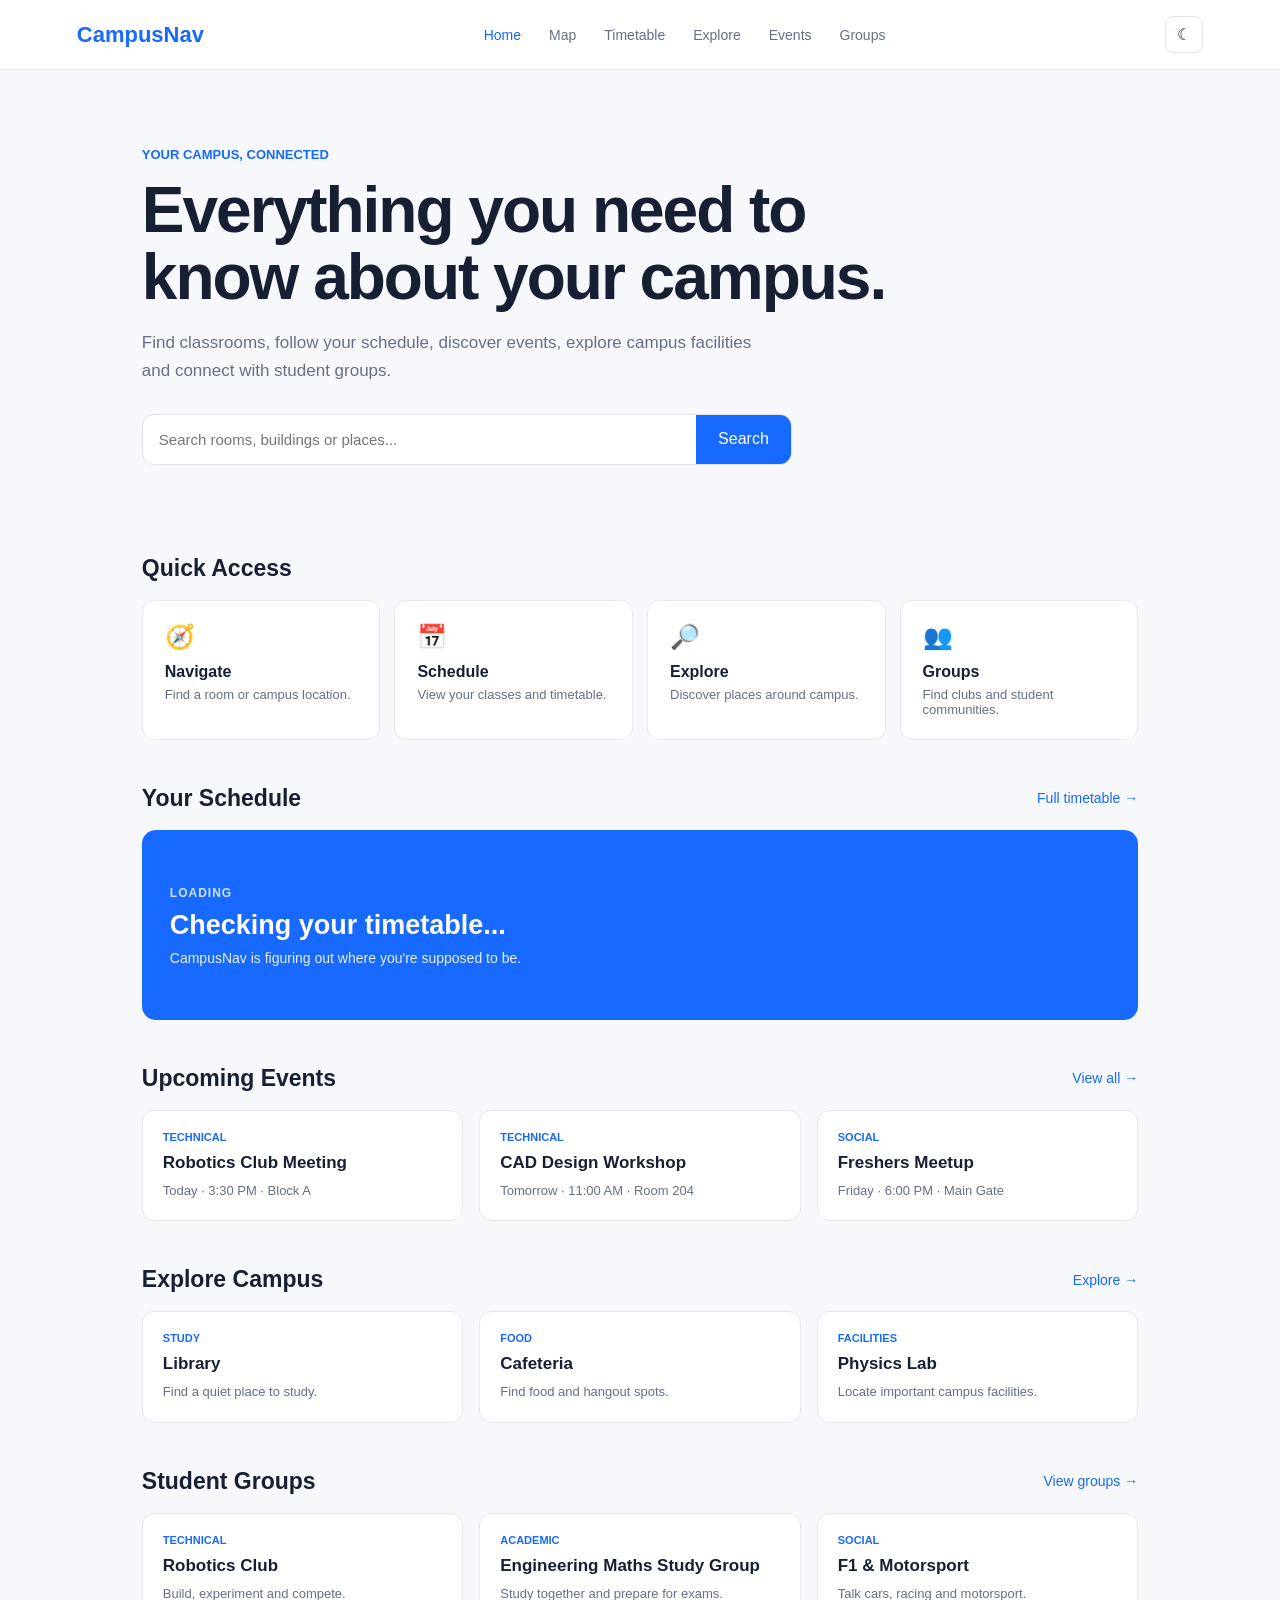
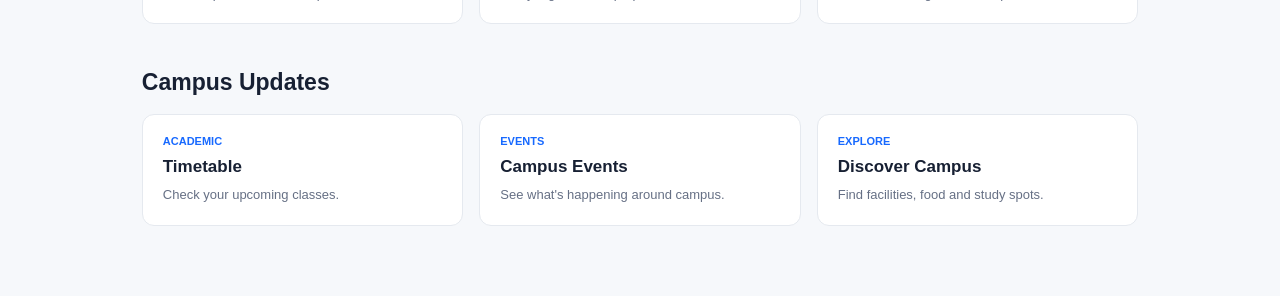
==== index.html @ 5178bfb5 "Add files via upload" ====
<!DOCTYPE html>
<html lang="en">

<head>
    <meta charset="UTF-8">
    <meta name="viewport" content="width=device-width, initial-scale=1.0">

    <title>CampusNav</title>

    <style>
        * {
            box-sizing: border-box;
            margin: 0;
            padding: 0;
        }

        body {
            font-family: Arial, Helvetica, sans-serif;
            background: #f6f8fb;
            color: #172033;
            transition: background 0.25s ease, color 0.25s ease;
        }

        body.dark {
            background: #0f141c;
            color: #f2f5f9;
        }

        a {
            color: inherit;
            text-decoration: none;
        }

        button {
            font: inherit;
        }

        /* =========================
           NAVBAR
        ========================= */

        .navbar {
            height: 70px;
            display: flex;
            align-items: center;
            justify-content: space-between;
            padding: 0 6%;
            background: rgba(255, 255, 255, 0.95);
            border-bottom: 1px solid #e6eaf0;
            position: sticky;
            top: 0;
            z-index: 100;
        }

        body.dark .navbar {
            background: rgba(15, 20, 28, 0.95);
            border-color: #252d3a;
        }

        .logo {
            font-size: 22px;
            font-weight: 700;
            color: #1769ff;
        }

        .nav-links {
            display: flex;
            align-items: center;
            gap: 28px;
        }

        .nav-links a {
            font-size: 14px;
            color: #667085;
            transition: color 0.2s ease;
        }

        .nav-links a:hover,
        .nav-links a.active {
            color: #1769ff;
        }

        body.dark .nav-links a {
            color: #aab4c3;
        }

        body.dark .nav-links a:hover,
        body.dark .nav-links a.active {
            color: #5d9cff;
        }

        .theme-toggle {
            border: 1px solid #dfe4eb;
            background: transparent;
            border-radius: 8px;
            padding: 8px 11px;
            cursor: pointer;
            color: inherit;
        }

        body.dark .theme-toggle {
            border-color: #303947;
        }

        /* =========================
           HERO
        ========================= */

        .hero {
            max-width: 1150px;
            margin: auto;
            padding: 75px 6% 45px;
        }

        .hero-label {
            display: inline-block;
            font-size: 13px;
            color: #1769ff;
            font-weight: 600;
            margin-bottom: 15px;
        }

        .hero h1 {
            font-size: clamp(38px, 6vw, 64px);
            line-height: 1.05;
            letter-spacing: -2px;
            max-width: 750px;
            margin-bottom: 18px;
        }

        .hero p {
            max-width: 620px;
            font-size: 17px;
            line-height: 1.6;
            color: #667085;
            margin-bottom: 30px;
        }

        body.dark .hero p {
            color: #aab4c3;
        }

        .search-box {
            max-width: 650px;
            display: flex;
            background: white;
            border: 1px solid #dfe4eb;
            border-radius: 12px;
            overflow: hidden;
        }

        body.dark .search-box {
            background: #171d27;
            border-color: #303947;
        }

        .search-box input {
            flex: 1;
            border: none;
            outline: none;
            padding: 16px;
            background: transparent;
            color: inherit;
            font-size: 15px;
        }

        .search-box button {
            border: none;
            background: #1769ff;
            color: white;
            padding: 0 22px;
            cursor: pointer;
        }

        /* =========================
           MAIN
        ========================= */

        .container {
            max-width: 1150px;
            margin: auto;
            padding: 0 6% 70px;
        }

        .section {
            margin-top: 45px;
        }

        .section-header {
            display: flex;
            align-items: center;
            justify-content: space-between;
            margin-bottom: 18px;
        }

        .section-header h2 {
            font-size: 23px;
        }

        .section-header a {
            font-size: 14px;
            color: #1769ff;
        }

        /* =========================
           QUICK ACCESS
        ========================= */

        .quick-grid {
            display: grid;
            grid-template-columns: repeat(4, 1fr);
            gap: 14px;
        }

        .quick-item {
            background: white;
            border: 1px solid #e5e9ef;
            padding: 22px;
            border-radius: 12px;
            transition: transform 0.2s ease, border-color 0.2s ease;
        }

        .quick-item:hover {
            transform: translateY(-3px);
            border-color: #1769ff;
        }

        body.dark .quick-item {
            background: #171d27;
            border-color: #252d3a;
        }

        .quick-item span {
            display: block;
            font-size: 24px;
            margin-bottom: 12px;
        }

        .quick-item h3 {
            font-size: 16px;
            margin-bottom: 6px;
        }

        .quick-item p {
            font-size: 13px;
            color: #667085;
        }

        body.dark .quick-item p {
            color: #aab4c3;
        }

        /* =========================
           NEXT CLASS
        ========================= */

        .next-class {
            background: #1769ff;
            color: white;
            border-radius: 14px;
            padding: 28px;
            min-height: 190px;
            display: flex;
            align-items: center;
            justify-content: space-between;
            gap: 25px;
        }

        .next-class-content {
            flex: 1;
        }

        .next-class-label {
            font-size: 12px;
            font-weight: 700;
            letter-spacing: 1px;
            opacity: 0.8;
        }

        .next-class h3 {
            font-size: 27px;
            margin: 9px 0;
        }

        .next-class p {
            font-size: 14px;
            margin-top: 5px;
            opacity: 0.9;
        }

        .navigate-btn {
            display: inline-block;
            margin-top: 16px;
            background: white;
            color: #1769ff;
            padding: 10px 15px;
            border-radius: 8px;
            font-size: 13px;
            font-weight: 600;
        }

        /* =========================
           CARDS
        ========================= */

        .card-grid {
            display: grid;
            grid-template-columns: repeat(3, 1fr);
            gap: 16px;
        }

        .card {
            background: white;
            border: 1px solid #e5e9ef;
            border-radius: 12px;
            padding: 20px;
            transition: transform 0.2s ease, border-color 0.2s ease;
        }

        .card:hover {
            transform: translateY(-3px);
            border-color: #1769ff;
        }

        body.dark .card {
            background: #171d27;
            border-color: #252d3a;
        }

        .card-tag {
            font-size: 11px;
            color: #1769ff;
            font-weight: 700;
            text-transform: uppercase;
            margin-bottom: 10px;
        }

        .card h3 {
            font-size: 17px;
            margin-bottom: 8px;
        }

        .card p {
            font-size: 13px;
            line-height: 1.5;
            color: #667085;
        }

        body.dark .card p {
            color: #aab4c3;
        }

        /* =========================
           MOBILE NAV
        ========================= */

        .mobile-nav {
            display: none;
        }

        /* =========================
           RESPONSIVE
        ========================= */

        @media (max-width: 850px) {

            .nav-links {
                gap: 14px;
            }

            .nav-links a:nth-child(4),
            .nav-links a:nth-child(5),
            .nav-links a:nth-child(6) {
                display: none;
            }

            .quick-grid {
                grid-template-columns: repeat(2, 1fr);
            }

            .card-grid {
                grid-template-columns: 1fr;
            }
        }

        @media (max-width: 600px) {

            .navbar {
                height: 62px;
                padding: 0 20px;
            }

            .nav-links {
                display: none;
            }

            .hero {
                padding: 55px 20px 35px;
            }

            .hero h1 {
                font-size: 42px;
            }

            .container {
                padding: 0 20px 90px;
            }

            .quick-grid {
                grid-template-columns: 1fr 1fr;
            }

            .next-class {
                padding: 22px;
            }

            .next-class h3 {
                font-size: 23px;
            }

            .mobile-nav {
                position: fixed;
                display: flex;
                bottom: 0;
                left: 0;
                right: 0;
                height: 65px;
                background: rgba(255, 255, 255, 0.97);
                border-top: 1px solid #e5e9ef;
                justify-content: space-around;
                align-items: center;
                z-index: 200;
            }

            body.dark .mobile-nav {
                background: rgba(15, 20, 28, 0.97);
                border-color: #252d3a;
            }

            .mobile-nav a {
                font-size: 11px;
                color: #667085;
                text-align: center;
            }

            .mobile-nav a.active {
                color: #1769ff;
                font-weight: 600;
            }

            body.dark .mobile-nav a {
                color: #aab4c3;
            }

            body.dark .mobile-nav a.active {
                color: #5d9cff;
            }
        }
    </style>
</head>

<body>

    <!-- =========================
         NAVBAR
    ========================= -->

    <header class="navbar">

        <a href="index.html" class="logo">
            CampusNav
        </a>

        <nav class="nav-links">

            <a href="index.html" class="active">
                Home
            </a>

            <a href="map.html">
                Map
            </a>

            <a href="timetable.html">
                Timetable
            </a>

            <a href="explore.html">
                Explore
            </a>

            <a href="events.html">
                Events
            </a>

            <a href="groups.html">
                Groups
            </a>

        </nav>

        <button
            class="theme-toggle"
            id="themeToggle"
            onclick="toggleTheme()"
        >
            ☾
        </button>

    </header>


    <!-- =========================
         HERO
    ========================= -->

    <section class="hero">

        <span class="hero-label">
            YOUR CAMPUS, CONNECTED
        </span>

        <h1>
            Everything you need to know about your campus.
        </h1>

        <p>
            Find classrooms, follow your schedule, discover events,
            explore campus facilities and connect with student groups.
        </p>

        <div class="search-box">

            <input
                type="text"
                id="homeSearch"
                placeholder="Search rooms, buildings or places..."
            >

            <button onclick="searchCampus()">
                Search
            </button>

        </div>

    </section>


    <main class="container">

        <!-- =========================
             QUICK ACCESS
        ========================= -->

        <section class="section">

            <div class="section-header">
                <h2>Quick Access</h2>
            </div>

            <div class="quick-grid">

                <a href="map.html" class="quick-item">
                    <span>🧭</span>
                    <h3>Navigate</h3>
                    <p>Find a room or campus location.</p>
                </a>

                <a href="timetable.html" class="quick-item">
                    <span>📅</span>
                    <h3>Schedule</h3>
                    <p>View your classes and timetable.</p>
                </a>

                <a href="explore.html" class="quick-item">
                    <span>🔎</span>
                    <h3>Explore</h3>
                    <p>Discover places around campus.</p>
                </a>

                <a href="groups.html" class="quick-item">
                    <span>👥</span>
                    <h3>Groups</h3>
                    <p>Find clubs and student communities.</p>
                </a>

            </div>

        </section>


        <!-- =========================
             NEXT CLASS
        ========================= -->

        <section class="section">

            <div class="section-header">
                <h2>Your Schedule</h2>

                <a href="timetable.html">
                    Full timetable →
                </a>
            </div>

            <div
                class="next-class"
                id="nextClass"
            >

                <div class="next-class-content">

                    <span class="next-class-label">
                        LOADING
                    </span>

                    <h3>
                        Checking your timetable...
                    </h3>

                    <p>
                        CampusNav is figuring out where you're supposed to be.
                    </p>

                </div>

            </div>

        </section>


        <!-- =========================
             UPCOMING EVENTS
        ========================= -->

        <section class="section">

            <div class="section-header">

                <h2>Upcoming Events</h2>

                <a href="events.html">
                    View all →
                </a>

            </div>

            <div class="card-grid">

                <a href="events.html" class="card">

                    <div class="card-tag">
                        Technical
                    </div>

                    <h3>
                        Robotics Club Meeting
                    </h3>

                    <p>
                        Today · 3:30 PM · Block A
                    </p>

                </a>


                <a href="events.html" class="card">

                    <div class="card-tag">
                        Technical
                    </div>

                    <h3>
                        CAD Design Workshop
                    </h3>

                    <p>
                        Tomorrow · 11:00 AM · Room 204
                    </p>

                </a>


                <a href="events.html" class="card">

                    <div class="card-tag">
                        Social
                    </div>

                    <h3>
                        Freshers Meetup
                    </h3>

                    <p>
                        Friday · 6:00 PM · Main Gate
                    </p>

                </a>

            </div>

        </section>


        <!-- =========================
             EXPLORE CAMPUS
        ========================= -->

        <section class="section">

            <div class="section-header">

                <h2>Explore Campus</h2>

                <a href="explore.html">
                    Explore →
                </a>

            </div>

            <div class="card-grid">

                <a href="explore.html" class="card">

                    <div class="card-tag">
                        Study
                    </div>

                    <h3>
                        Library
                    </h3>

                    <p>
                        Find a quiet place to study.
                    </p>

                </a>


                <a href="explore.html" class="card">

                    <div class="card-tag">
                        Food
                    </div>

                    <h3>
                        Cafeteria
                    </h3>

                    <p>
                        Find food and hangout spots.
                    </p>

                </a>


                <a href="explore.html" class="card">

                    <div class="card-tag">
                        Facilities
                    </div>

                    <h3>
                        Physics Lab
                    </h3>

                    <p>
                        Locate important campus facilities.
                    </p>

                </a>

            </div>

        </section>


        <!-- =========================
             GROUPS
        ========================= -->

        <section class="section">

            <div class="section-header">

                <h2>Student Groups</h2>

                <a href="groups.html">
                    View groups →
                </a>

            </div>

            <div class="card-grid">

                <a href="groups.html" class="card">

                    <div class="card-tag">
                        Technical
                    </div>

                    <h3>
                        Robotics Club
                    </h3>

                    <p>
                        Build, experiment and compete.
                    </p>

                </a>


                <a href="groups.html" class="card">

                    <div class="card-tag">
                        Academic
                    </div>

                    <h3>
                        Engineering Maths Study Group
                    </h3>

                    <p>
                        Study together and prepare for exams.
                    </p>

                </a>


                <a href="groups.html" class="card">

                    <div class="card-tag">
                        Social
                    </div>

                    <h3>
                        F1 & Motorsport
                    </h3>

                    <p>
                        Talk cars, racing and motorsport.
                    </p>

                </a>

            </div>

        </section>


        <!-- =========================
             CAMPUS UPDATES
        ========================= -->

        <section class="section">

            <div class="section-header">

                <h2>Campus Updates</h2>

            </div>

            <div class="card-grid">

                <a href="timetable.html" class="card">

                    <div class="card-tag">
                        Academic
                    </div>

                    <h3>
                        Timetable
                    </h3>

                    <p>
                        Check your upcoming classes.
                    </p>

                </a>


                <a href="events.html" class="card">

                    <div class="card-tag">
                        Events
                    </div>

                    <h3>
                        Campus Events
                    </h3>

                    <p>
                        See what's happening around campus.
                    </p>

                </a>


                <a href="explore.html" class="card">

                    <div class="card-tag">
                        Explore
                    </div>

                    <h3>
                        Discover Campus
                    </h3>

                    <p>
                        Find facilities, food and study spots.
                    </p>

                </a>

            </div>

        </section>

    </main>


    <!-- =========================
         MOBILE NAV
    ========================= -->

    <nav class="mobile-nav">

        <a href="index.html" class="active">
            🏠<br>
            Home
        </a>

        <a href="map.html">
            🧭<br>
            Map
        </a>

        <a href="timetable.html">
            📅<br>
            Schedule
        </a>

        <a href="events.html">
            🎉<br>
            Events
        </a>

    </nav>


    <!-- =========================
         TIMETABLE DATA
    ========================= -->

    <script src="campusData.js"></script>
    <script src="timetableData.js"></script>
    <script src="timetable.js"></script>


    <!-- =========================
         HOME FUNCTIONS
    ========================= -->

    <script>

        // ==========================================
        // THEME
        // ==========================================

        function applyTheme() {

            const savedTheme =
                localStorage.getItem("campusnav-theme");

            if (savedTheme === "dark") {
                document.body.classList.add("dark");

                const button =
                    document.getElementById("themeToggle");

                if (button) {
                    button.textContent = "☀";
                }
            }
        }


        function toggleTheme() {

            document.body.classList.toggle("dark");

            const isDark =
                document.body.classList.contains("dark");

            localStorage.setItem(
                "campusnav-theme",
                isDark ? "dark" : "light"
            );

            document.getElementById(
                "themeToggle"
            ).textContent = isDark ? "☀" : "☾";
        }


        // ==========================================
        // SEARCH
        // ==========================================

        function searchCampus() {

            const input =
                document.getElementById("homeSearch");

            const searchText =
                input.value.trim();

            if (!searchText) {
                return;
            }

            window.location.href =
                "map.html?destination=" +
                encodeURIComponent(searchText);
        }


        document
            .getElementById("homeSearch")
            .addEventListener("keydown", function(event) {

                if (event.key === "Enter") {
                    searchCampus();
                }

            });


        // ==========================================
        // INITIALIZE
        // ==========================================

        applyTheme();

    </script>

</body>

</html>
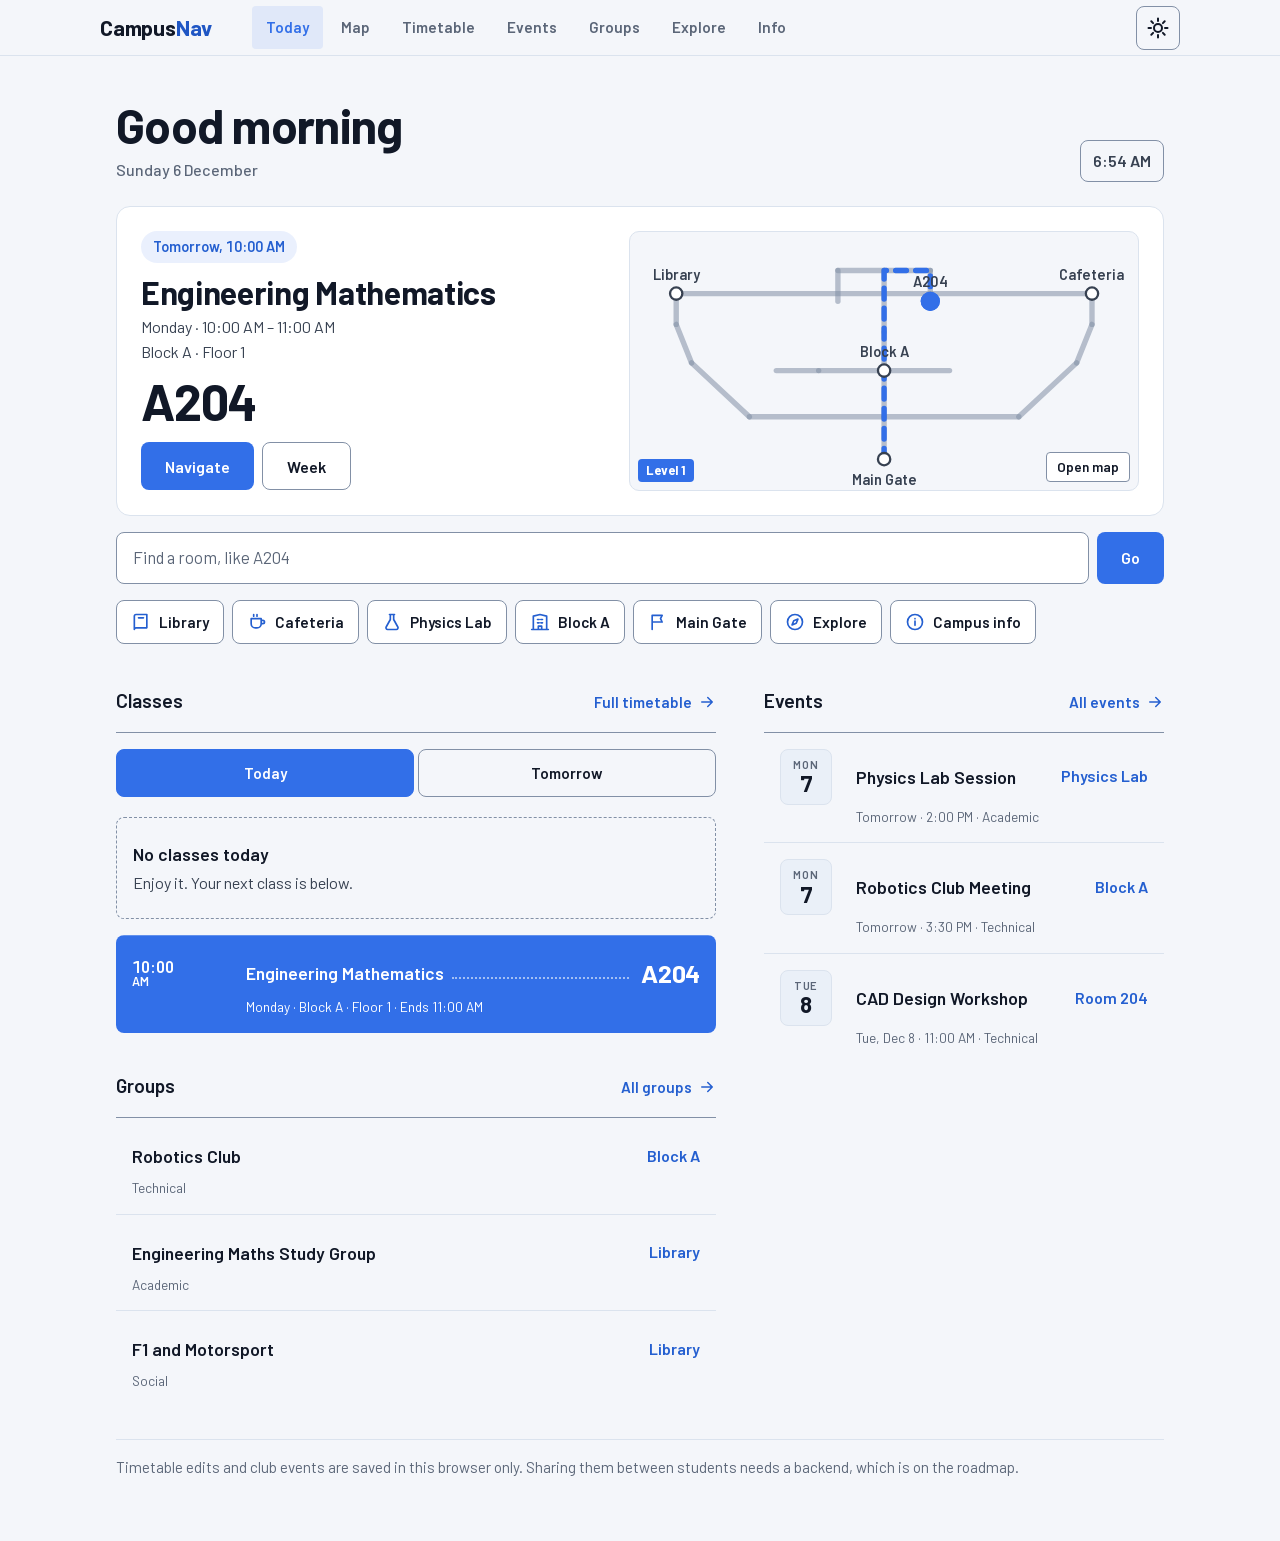
==== commit 8352df12: "feat: redesign CampusNav in navy and blue, harden input handling, add v2 map Security and correctnes" ====
--- a/index.html
+++ b/index.html
@@ -1,1049 +1,167 @@
-<!DOCTYPE html>
-<html lang="en">
-
-<head>
-    <meta charset="UTF-8">
-    <meta name="viewport" content="width=device-width, initial-scale=1.0">
-
-    <title>CampusNav</title>
-
-    <style>
-        * {
-            box-sizing: border-box;
-            margin: 0;
-            padding: 0;
-        }
-
-        body {
-            font-family: Arial, Helvetica, sans-serif;
-            background: #f6f8fb;
-            color: #172033;
-            transition: background 0.25s ease, color 0.25s ease;
-        }
-
-        body.dark {
-            background: #0f141c;
-            color: #f2f5f9;
-        }
-
-        a {
-            color: inherit;
-            text-decoration: none;
-        }
-
-        button {
-            font: inherit;
-        }
-
-        /* =========================
-           NAVBAR
-        ========================= */
-
-        .navbar {
-            height: 70px;
-            display: flex;
-            align-items: center;
-            justify-content: space-between;
-            padding: 0 6%;
-            background: rgba(255, 255, 255, 0.95);
-            border-bottom: 1px solid #e6eaf0;
-            position: sticky;
-            top: 0;
-            z-index: 100;
-        }
-
-        body.dark .navbar {
-            background: rgba(15, 20, 28, 0.95);
-            border-color: #252d3a;
-        }
-
-        .logo {
-            font-size: 22px;
-            font-weight: 700;
-            color: #1769ff;
-        }
-
-        .nav-links {
-            display: flex;
-            align-items: center;
-            gap: 28px;
-        }
-
-        .nav-links a {
-            font-size: 14px;
-            color: #667085;
-            transition: color 0.2s ease;
-        }
-
-        .nav-links a:hover,
-        .nav-links a.active {
-            color: #1769ff;
-        }
-
-        body.dark .nav-links a {
-            color: #aab4c3;
-        }
-
-        body.dark .nav-links a:hover,
-        body.dark .nav-links a.active {
-            color: #5d9cff;
-        }
-
-        .theme-toggle {
-            border: 1px solid #dfe4eb;
-            background: transparent;
-            border-radius: 8px;
-            padding: 8px 11px;
-            cursor: pointer;
-            color: inherit;
-        }
-
-        body.dark .theme-toggle {
-            border-color: #303947;
-        }
-
-        /* =========================
-           HERO
-        ========================= */
-
-        .hero {
-            max-width: 1150px;
-            margin: auto;
-            padding: 75px 6% 45px;
-        }
-
-        .hero-label {
-            display: inline-block;
-            font-size: 13px;
-            color: #1769ff;
-            font-weight: 600;
-            margin-bottom: 15px;
-        }
-
-        .hero h1 {
-            font-size: clamp(38px, 6vw, 64px);
-            line-height: 1.05;
-            letter-spacing: -2px;
-            max-width: 750px;
-            margin-bottom: 18px;
-        }
-
-        .hero p {
-            max-width: 620px;
-            font-size: 17px;
-            line-height: 1.6;
-            color: #667085;
-            margin-bottom: 30px;
-        }
-
-        body.dark .hero p {
-            color: #aab4c3;
-        }
-
-        .search-box {
-            max-width: 650px;
-            display: flex;
-            background: white;
-            border: 1px solid #dfe4eb;
-            border-radius: 12px;
-            overflow: hidden;
-        }
-
-        body.dark .search-box {
-            background: #171d27;
-            border-color: #303947;
-        }
-
-        .search-box input {
-            flex: 1;
-            border: none;
-            outline: none;
-            padding: 16px;
-            background: transparent;
-            color: inherit;
-            font-size: 15px;
-        }
-
-        .search-box button {
-            border: none;
-            background: #1769ff;
-            color: white;
-            padding: 0 22px;
-            cursor: pointer;
-        }
-
-        /* =========================
-           MAIN
-        ========================= */
-
-        .container {
-            max-width: 1150px;
-            margin: auto;
-            padding: 0 6% 70px;
-        }
-
-        .section {
-            margin-top: 45px;
-        }
-
-        .section-header {
-            display: flex;
-            align-items: center;
-            justify-content: space-between;
-            margin-bottom: 18px;
-        }
-
-        .section-header h2 {
-            font-size: 23px;
-        }
-
-        .section-header a {
-            font-size: 14px;
-            color: #1769ff;
-        }
-
-        /* =========================
-           QUICK ACCESS
-        ========================= */
-
-        .quick-grid {
-            display: grid;
-            grid-template-columns: repeat(4, 1fr);
-            gap: 14px;
-        }
-
-        .quick-item {
-            background: white;
-            border: 1px solid #e5e9ef;
-            padding: 22px;
-            border-radius: 12px;
-            transition: transform 0.2s ease, border-color 0.2s ease;
-        }
-
-        .quick-item:hover {
-            transform: translateY(-3px);
-            border-color: #1769ff;
-        }
-
-        body.dark .quick-item {
-            background: #171d27;
-            border-color: #252d3a;
-        }
-
-        .quick-item span {
-            display: block;
-            font-size: 24px;
-            margin-bottom: 12px;
-        }
-
-        .quick-item h3 {
-            font-size: 16px;
-            margin-bottom: 6px;
-        }
-
-        .quick-item p {
-            font-size: 13px;
-            color: #667085;
-        }
-
-        body.dark .quick-item p {
-            color: #aab4c3;
-        }
-
-        /* =========================
-           NEXT CLASS
-        ========================= */
-
-        .next-class {
-            background: #1769ff;
-            color: white;
-            border-radius: 14px;
-            padding: 28px;
-            min-height: 190px;
-            display: flex;
-            align-items: center;
-            justify-content: space-between;
-            gap: 25px;
-        }
-
-        .next-class-content {
-            flex: 1;
-        }
-
-        .next-class-label {
-            font-size: 12px;
-            font-weight: 700;
-            letter-spacing: 1px;
-            opacity: 0.8;
-        }
-
-        .next-class h3 {
-            font-size: 27px;
-            margin: 9px 0;
-        }
-
-        .next-class p {
-            font-size: 14px;
-            margin-top: 5px;
-            opacity: 0.9;
-        }
-
-        .navigate-btn {
-            display: inline-block;
-            margin-top: 16px;
-            background: white;
-            color: #1769ff;
-            padding: 10px 15px;
-            border-radius: 8px;
-            font-size: 13px;
-            font-weight: 600;
-        }
-
-        /* =========================
-           CARDS
-        ========================= */
-
-        .card-grid {
-            display: grid;
-            grid-template-columns: repeat(3, 1fr);
-            gap: 16px;
-        }
-
-        .card {
-            background: white;
-            border: 1px solid #e5e9ef;
-            border-radius: 12px;
-            padding: 20px;
-            transition: transform 0.2s ease, border-color 0.2s ease;
-        }
-
-        .card:hover {
-            transform: translateY(-3px);
-            border-color: #1769ff;
-        }
-
-        body.dark .card {
-            background: #171d27;
-            border-color: #252d3a;
-        }
-
-        .card-tag {
-            font-size: 11px;
-            color: #1769ff;
-            font-weight: 700;
-            text-transform: uppercase;
-            margin-bottom: 10px;
-        }
-
-        .card h3 {
-            font-size: 17px;
-            margin-bottom: 8px;
-        }
-
-        .card p {
-            font-size: 13px;
-            line-height: 1.5;
-            color: #667085;
-        }
-
-        body.dark .card p {
-            color: #aab4c3;
-        }
-
-        /* =========================
-           MOBILE NAV
-        ========================= */
-
-        .mobile-nav {
-            display: none;
-        }
-
-        /* =========================
-           RESPONSIVE
-        ========================= */
-
-        @media (max-width: 850px) {
-
-            .nav-links {
-                gap: 14px;
-            }
-
-            .nav-links a:nth-child(4),
-            .nav-links a:nth-child(5),
-            .nav-links a:nth-child(6) {
-                display: none;
-            }
-
-            .quick-grid {
-                grid-template-columns: repeat(2, 1fr);
-            }
-
-            .card-grid {
-                grid-template-columns: 1fr;
-            }
-        }
-
-        @media (max-width: 600px) {
-
-            .navbar {
-                height: 62px;
-                padding: 0 20px;
-            }
-
-            .nav-links {
-                display: none;
-            }
-
-            .hero {
-                padding: 55px 20px 35px;
-            }
-
-            .hero h1 {
-                font-size: 42px;
-            }
-
-            .container {
-                padding: 0 20px 90px;
-            }
-
-            .quick-grid {
-                grid-template-columns: 1fr 1fr;
-            }
-
-            .next-class {
-                padding: 22px;
-            }
-
-            .next-class h3 {
-                font-size: 23px;
-            }
-
-            .mobile-nav {
-                position: fixed;
-                display: flex;
-                bottom: 0;
-                left: 0;
-                right: 0;
-                height: 65px;
-                background: rgba(255, 255, 255, 0.97);
-                border-top: 1px solid #e5e9ef;
-                justify-content: space-around;
-                align-items: center;
-                z-index: 200;
-            }
-
-            body.dark .mobile-nav {
-                background: rgba(15, 20, 28, 0.97);
-                border-color: #252d3a;
-            }
-
-            .mobile-nav a {
-                font-size: 11px;
-                color: #667085;
-                text-align: center;
-            }
-
-            .mobile-nav a.active {
-                color: #1769ff;
-                font-weight: 600;
-            }
-
-            body.dark .mobile-nav a {
-                color: #aab4c3;
-            }
-
-            body.dark .mobile-nav a.active {
-                color: #5d9cff;
-            }
-        }
-    </style>
-</head>
-
-<body>
-
-    <!-- =========================
-         NAVBAR
-    ========================= -->
-
-    <header class="navbar">
-
-        <a href="index.html" class="logo">
-            CampusNav
-        </a>
-
-        <nav class="nav-links">
-
-            <a href="index.html" class="active">
-                Home
-            </a>
-
-            <a href="map.html">
-                Map
-            </a>
-
-            <a href="timetable.html">
-                Timetable
-            </a>
-
-            <a href="explore.html">
-                Explore
-            </a>
-
-            <a href="events.html">
-                Events
-            </a>
-
-            <a href="groups.html">
-                Groups
-            </a>
-
-        </nav>
-
-        <button
-            class="theme-toggle"
-            id="themeToggle"
-            onclick="toggleTheme()"
-        >
-            ☾
-        </button>
-
-    </header>
-
-
-    <!-- =========================
-         HERO
-    ========================= -->
-
-    <section class="hero">
-
-        <span class="hero-label">
-            YOUR CAMPUS, CONNECTED
-        </span>
-
-        <h1>
-            Everything you need to know about your campus.
-        </h1>
-
-        <p>
-            Find classrooms, follow your schedule, discover events,
-            explore campus facilities and connect with student groups.
-        </p>
-
-        <div class="search-box">
-
-            <input
-                type="text"
-                id="homeSearch"
-                placeholder="Search rooms, buildings or places..."
-            >
-
-            <button onclick="searchCampus()">
-                Search
-            </button>
-
-        </div>
-
-    </section>
-
-
-    <main class="container">
-
-        <!-- =========================
-             QUICK ACCESS
-        ========================= -->
-
-        <section class="section">
-
-            <div class="section-header">
-                <h2>Quick Access</h2>
-            </div>
-
-            <div class="quick-grid">
-
-                <a href="map.html" class="quick-item">
-                    <span>🧭</span>
-                    <h3>Navigate</h3>
-                    <p>Find a room or campus location.</p>
-                </a>
-
-                <a href="timetable.html" class="quick-item">
-                    <span>📅</span>
-                    <h3>Schedule</h3>
-                    <p>View your classes and timetable.</p>
-                </a>
-
-                <a href="explore.html" class="quick-item">
-                    <span>🔎</span>
-                    <h3>Explore</h3>
-                    <p>Discover places around campus.</p>
-                </a>
-
-                <a href="groups.html" class="quick-item">
-                    <span>👥</span>
-                    <h3>Groups</h3>
-                    <p>Find clubs and student communities.</p>
-                </a>
-
-            </div>
-
-        </section>
-
-
-        <!-- =========================
-             NEXT CLASS
-        ========================= -->
-
-        <section class="section">
-
-            <div class="section-header">
-                <h2>Your Schedule</h2>
-
-                <a href="timetable.html">
-                    Full timetable →
-                </a>
-            </div>
-
-            <div
-                class="next-class"
-                id="nextClass"
-            >
-
-                <div class="next-class-content">
-
-                    <span class="next-class-label">
-                        LOADING
-                    </span>
-
-                    <h3>
-                        Checking your timetable...
-                    </h3>
-
-                    <p>
-                        CampusNav is figuring out where you're supposed to be.
-                    </p>
-
-                </div>
-
-            </div>
-
-        </section>
-
-
-        <!-- =========================
-             UPCOMING EVENTS
-        ========================= -->
-
-        <section class="section">
-
-            <div class="section-header">
-
-                <h2>Upcoming Events</h2>
-
-                <a href="events.html">
-                    View all →
-                </a>
-
-            </div>
-
-            <div class="card-grid">
-
-                <a href="events.html" class="card">
-
-                    <div class="card-tag">
-                        Technical
-                    </div>
-
-                    <h3>
-                        Robotics Club Meeting
-                    </h3>
-
-                    <p>
-                        Today · 3:30 PM · Block A
-                    </p>
-
-                </a>
-
-
-                <a href="events.html" class="card">
-
-                    <div class="card-tag">
-                        Technical
-                    </div>
-
-                    <h3>
-                        CAD Design Workshop
-                    </h3>
-
-                    <p>
-                        Tomorrow · 11:00 AM · Room 204
-                    </p>
-
-                </a>
-
-
-                <a href="events.html" class="card">
-
-                    <div class="card-tag">
-                        Social
-                    </div>
-
-                    <h3>
-                        Freshers Meetup
-                    </h3>
-
-                    <p>
-                        Friday · 6:00 PM · Main Gate
-                    </p>
-
-                </a>
-
-            </div>
-
-        </section>
-
-
-        <!-- =========================
-             EXPLORE CAMPUS
-        ========================= -->
-
-        <section class="section">
-
-            <div class="section-header">
-
-                <h2>Explore Campus</h2>
-
-                <a href="explore.html">
-                    Explore →
-                </a>
-
-            </div>
-
-            <div class="card-grid">
-
-                <a href="explore.html" class="card">
-
-                    <div class="card-tag">
-                        Study
-                    </div>
-
-                    <h3>
-                        Library
-                    </h3>
-
-                    <p>
-                        Find a quiet place to study.
-                    </p>
-
-                </a>
-
-
-                <a href="explore.html" class="card">
-
-                    <div class="card-tag">
-                        Food
-                    </div>
-
-                    <h3>
-                        Cafeteria
-                    </h3>
-
-                    <p>
-                        Find food and hangout spots.
-                    </p>
-
-                </a>
-
-
-                <a href="explore.html" class="card">
-
-                    <div class="card-tag">
-                        Facilities
-                    </div>
-
-                    <h3>
-                        Physics Lab
-                    </h3>
-
-                    <p>
-                        Locate important campus facilities.
-                    </p>
-
-                </a>
-
-            </div>
-
-        </section>
-
-
-        <!-- =========================
-             GROUPS
-        ========================= -->
-
-        <section class="section">
-
-            <div class="section-header">
-
-                <h2>Student Groups</h2>
-
-                <a href="groups.html">
-                    View groups →
-                </a>
-
-            </div>
-
-            <div class="card-grid">
-
-                <a href="groups.html" class="card">
-
-                    <div class="card-tag">
-                        Technical
-                    </div>
-
-                    <h3>
-                        Robotics Club
-                    </h3>
-
-                    <p>
-                        Build, experiment and compete.
-                    </p>
-
-                </a>
-
-
-                <a href="groups.html" class="card">
-
-                    <div class="card-tag">
-                        Academic
-                    </div>
-
-                    <h3>
-                        Engineering Maths Study Group
-                    </h3>
-
-                    <p>
-                        Study together and prepare for exams.
-                    </p>
-
-                </a>
-
-
-                <a href="groups.html" class="card">
-
-                    <div class="card-tag">
-                        Social
-                    </div>
-
-                    <h3>
-                        F1 & Motorsport
-                    </h3>
-
-                    <p>
-                        Talk cars, racing and motorsport.
-                    </p>
-
-                </a>
-
-            </div>
-
-        </section>
-
-
-        <!-- =========================
-             CAMPUS UPDATES
-        ========================= -->
-
-        <section class="section">
-
-            <div class="section-header">
-
-                <h2>Campus Updates</h2>
-
-            </div>
-
-            <div class="card-grid">
-
-                <a href="timetable.html" class="card">
-
-                    <div class="card-tag">
-                        Academic
-                    </div>
-
-                    <h3>
-                        Timetable
-                    </h3>
-
-                    <p>
-                        Check your upcoming classes.
-                    </p>
-
-                </a>
-
-
-                <a href="events.html" class="card">
-
-                    <div class="card-tag">
-                        Events
-                    </div>
-
-                    <h3>
-                        Campus Events
-                    </h3>
-
-                    <p>
-                        See what's happening around campus.
-                    </p>
-
-                </a>
-
-
-                <a href="explore.html" class="card">
-
-                    <div class="card-tag">
-                        Explore
-                    </div>
-
-                    <h3>
-                        Discover Campus
-                    </h3>
-
-                    <p>
-                        Find facilities, food and study spots.
-                    </p>
-
-                </a>
-
-            </div>
-
-        </section>
-
-    </main>
-
-
-    <!-- =========================
-         MOBILE NAV
-    ========================= -->
-
-    <nav class="mobile-nav">
-
-        <a href="index.html" class="active">
-            🏠<br>
-            Home
-        </a>
-
-        <a href="map.html">
-            🧭<br>
-            Map
-        </a>
-
-        <a href="timetable.html">
-            📅<br>
-            Schedule
-        </a>
-
-        <a href="events.html">
-            🎉<br>
-            Events
-        </a>
-
-    </nav>
-
-
-    <!-- =========================
-         TIMETABLE DATA
-    ========================= -->
-
-    <script src="campusData.js"></script>
-    <script src="timetableData.js"></script>
-    <script src="timetable.js"></script>
-
-
-    <!-- =========================
-         HOME FUNCTIONS
-    ========================= -->
-
-    <script>
-
-        // ==========================================
-        // THEME
-        // ==========================================
-
-        function applyTheme() {
-
-            const savedTheme =
-                localStorage.getItem("campusnav-theme");
-
-            if (savedTheme === "dark") {
-                document.body.classList.add("dark");
-
-                const button =
-                    document.getElementById("themeToggle");
-
-                if (button) {
-                    button.textContent = "☀";
-                }
-            }
-        }
-
-
-        function toggleTheme() {
-
-            document.body.classList.toggle("dark");
-
-            const isDark =
-                document.body.classList.contains("dark");
-
-            localStorage.setItem(
-                "campusnav-theme",
-                isDark ? "dark" : "light"
-            );
-
-            document.getElementById(
-                "themeToggle"
-            ).textContent = isDark ? "☀" : "☾";
-        }
-
-
-        // ==========================================
-        // SEARCH
-        // ==========================================
-
-        function searchCampus() {
-
-            const input =
-                document.getElementById("homeSearch");
-
-            const searchText =
-                input.value.trim();
-
-            if (!searchText) {
-                return;
-            }
-
-            window.location.href =
-                "map.html?destination=" +
-                encodeURIComponent(searchText);
-        }
-
-
-        document
-            .getElementById("homeSearch")
-            .addEventListener("keydown", function(event) {
-
-                if (event.key === "Enter") {
-                    searchCampus();
-                }
-
-            });
-
-
-        // ==========================================
-        // INITIALIZE
-        // ==========================================
-
-        applyTheme();
-
-    </script>
-
-</body>
-
-</html>+<!DOCTYPE html>
+<html lang="en" data-theme-default="system">
+
+<head>
+    <meta charset="UTF-8">
+    <meta name="viewport" content="width=device-width, initial-scale=1, viewport-fit=cover">
+    <title>CampusNav | Today</title>
+    <meta name="description" content="Your next class with a live countdown, the route to every room, and what is on at campus today.">
+
+    <meta name="theme-color" content="#080b12">
+    <meta name="apple-mobile-web-app-capable" content="yes">
+    <meta name="mobile-web-app-capable" content="yes">
+    <meta name="apple-mobile-web-app-title" content="CampusNav">
+    <meta name="apple-mobile-web-app-status-bar-style" content="black-translucent">
+    <link rel="manifest" href="manifest.webmanifest">
+    <link rel="icon" href="icon.svg" type="image/svg+xml">
+
+    <link rel="stylesheet" href="campusnav.css?v=home10">
+    <script src="theme.js"></script>
+</head>
+
+<body data-page="home">
+    <script src="shell.js?v=2"></script>
+
+    <main class="cn-main">
+
+        <header class="home-head">
+            <div>
+                <h1 class="cn-title" id="greeting">Today</h1>
+                <p class="cn-sub" id="todayLabel"></p>
+            </div>
+            <span class="clock" id="clockChip" aria-hidden="true"></span>
+        </header>
+
+        <!-- Up next: live countdown, route map -->
+        <section class="hero" id="hero" aria-label="Up next" aria-live="off"></section>
+
+        <!-- Search with live suggestions -->
+        <div class="search-wrap">
+            <form class="cn-search" id="homeSearchForm" role="search">
+                <label class="sr-only" for="homeSearch">Find a room or place</label>
+                <input id="homeSearch" type="search" placeholder="Find a room, like A204" autocomplete="off"
+                    enterkeyhint="go" role="combobox" aria-expanded="false" aria-controls="suggestions"
+                    aria-autocomplete="list">
+                <button class="cn-btn" type="submit">Go</button>
+            </form>
+            <ul class="suggest" id="suggestions" role="listbox" aria-label="Places" hidden></ul>
+        </div>
+
+        <!-- Quick destinations -->
+        <nav class="chips" aria-label="Quick destinations">
+            <a class="chip" href="map.html?destination=library">
+                <svg class="icon" viewBox="0 0 24 24" aria-hidden="true">
+                    <path d="M4 5a2 2 0 0 1 2-2h13v16H6a2 2 0 0 0-2 2zM4 19V5M9 7h6" />
+                </svg>Library</a>
+            <a class="chip" href="map.html?destination=cafeteria">
+                <svg class="icon" viewBox="0 0 24 24" aria-hidden="true">
+                    <path d="M5 8h12v6a5 5 0 0 1-5 5h-2a5 5 0 0 1-5-5zM17 10h2a2 2 0 0 1 0 4h-2M8 3v2M12 3v2" />
+                </svg>Cafeteria</a>
+            <a class="chip" href="map.html?destination=a105">
+                <svg class="icon" viewBox="0 0 24 24" aria-hidden="true">
+                    <path d="M9 3h6M10 3v6l-5 9a2 2 0 0 0 1.8 3h10.4a2 2 0 0 0 1.8-3l-5-9V3" />
+                </svg>Physics Lab</a>
+            <a class="chip" href="map.html?destination=block-a">
+                <svg class="icon" viewBox="0 0 24 24" aria-hidden="true">
+                    <path d="M4 21V5l8-2 8 2v16M2 21h20M9 9h2M13 9h2M9 13h2M13 13h2M10 21v-4h4v4" />
+                </svg>Block A</a>
+            <a class="chip" href="map.html?destination=main-gate">
+                <svg class="icon" viewBox="0 0 24 24" aria-hidden="true">
+                    <path d="M5 21V4M5 4h12l-2 4 2 4H5" />
+                </svg>Main Gate</a>
+            <a class="chip" href="explore.html">
+                <svg class="icon" viewBox="0 0 24 24" aria-hidden="true">
+                    <circle cx="12" cy="12" r="9" />
+                    <path d="m15.5 8.5-2 5-5 2 2-5z" />
+                </svg>Explore</a>
+            <a class="chip" href="campus-info.html">
+                <svg class="icon" viewBox="0 0 24 24" aria-hidden="true">
+                    <circle cx="12" cy="12" r="9" />
+                    <path d="M12 11v5M12 8v.01" />
+                </svg>Campus info</a>
+        </nav>
+
+        <div class="cn-grid two">
+
+            <div>
+                <section class="cn-section" aria-labelledby="classesHeading">
+                    <div class="cn-section-head">
+                        <h2 id="classesHeading">Classes</h2>
+                        <a class="cn-link" href="timetable.html">Full timetable
+                            <svg class="icon" viewBox="0 0 24 24" aria-hidden="true">
+                                <path d="M5 12h14M13 6l6 6-6 6" />
+                            </svg></a>
+                    </div>
+
+                    <div class="cn-tabs fit" id="daySwitch" role="group" aria-label="Choose a day">
+                        <button type="button" data-day="today" aria-pressed="true">Today</button>
+                        <button type="button" data-day="tomorrow" aria-pressed="false">Tomorrow</button>
+                    </div>
+
+                    <div id="todayBoard" aria-live="polite" style="margin-top:12px"></div>
+                    <div id="tomorrowBoard" style="margin-top:12px" hidden></div>
+                </section>
+
+
+                <section class="cn-section" aria-labelledby="groupsHeading">
+                    <div class="cn-section-head">
+                        <h2 id="groupsHeading">Groups</h2>
+                        <a class="cn-link" href="groups.html">All groups
+                            <svg class="icon" viewBox="0 0 24 24" aria-hidden="true">
+                                <path d="M5 12h14M13 6l6 6-6 6" />
+                            </svg></a>
+                    </div>
+                    <ol class="board">
+                        <li class="board-row plain">
+                            <span class="what"><span class="name">Robotics Club</span></span>
+                            <a class="where sm" href="map.html?destination=block-a"
+                                aria-label="Navigate to Block A">Block A</a>
+                            <span class="meta">Technical</span>
+                        </li>
+                        <li class="board-row plain">
+                            <span class="what"><span class="name">Engineering Maths Study Group</span></span>
+                            <a class="where sm" href="map.html?destination=library"
+                                aria-label="Navigate to Library">Library</a>
+                            <span class="meta">Academic</span>
+                        </li>
+                        <li class="board-row plain">
+                            <span class="what"><span class="name">F1 and Motorsport</span></span>
+                            <a class="where sm" href="map.html?destination=library"
+                                aria-label="Navigate to Library">Library</a>
+                            <span class="meta">Social</span>
+                        </li>
+                    </ol>
+                </section>
+            </div>
+
+            <div>
+                <section class="cn-section" aria-labelledby="eventsHeading">
+                    <div class="cn-section-head">
+                        <h2 id="eventsHeading">Events</h2>
+                        <a class="cn-link" href="events.html">All events
+                            <svg class="icon" viewBox="0 0 24 24" aria-hidden="true">
+                                <path d="M5 12h14M13 6l6 6-6 6" />
+                            </svg></a>
+                    </div>
+                    <ol class="board" id="homeEvents"></ol>
+                </section>
+            </div>
+
+        </div>
+
+        <p class="cn-footnote">
+            Timetable edits and club events are saved in this browser only. Sharing them between students needs a
+            backend, which is on the roadmap.
+        </p>
+
+    </main>
+
+    <script src="utils.js"></script>
+    <script src="campusData.js"></script>
+    <script src="timetableData.js"></script>
+    <script src="timetable.js"></script>
+    <script src="eventsData.js?v=2"></script>
+    <script src="home.js?v=3"></script>
+</body>
+
+</html>
--- a/campusnav.css
+++ b/campusnav.css
@@ -0,0 +1,1874 @@
+/* =========================================================
+   CAMPUSNAV DESIGN SYSTEM  ·  "Darshini Board"
+   A campus day set like a painted enamel menu board:
+   strict rows, dotted leaders, one big number that matters.
+   Mobile first (390px) and wrapped-app ready: safe areas,
+   44px+ touch targets, no hover-only actions.
+   ========================================================= */
+
+@font-face {
+    font-family: "Barlow";
+    font-style: normal;
+    font-weight: 400;
+    font-display: swap;
+    src: url("assets/fonts/barlow-400-latin.woff2") format("woff2");
+}
+
+@font-face {
+    font-family: "Barlow";
+    font-style: normal;
+    font-weight: 500;
+    font-display: swap;
+    src: url("assets/fonts/barlow-500-latin.woff2") format("woff2");
+}
+
+@font-face {
+    font-family: "Barlow";
+    font-style: normal;
+    font-weight: 700;
+    font-display: swap;
+    src: url("assets/fonts/barlow-700-latin.woff2") format("woff2");
+}
+
+@font-face {
+    font-family: "Barlow";
+    font-style: normal;
+    font-weight: 600;
+    font-display: swap;
+    src: url("assets/fonts/barlow-600-latin.woff2") format("woff2");
+}
+
+
+/* ---------- TOKENS ---------- */
+
+:root {
+
+    --font-display: "Barlow", system-ui, -apple-system, "Segoe UI", sans-serif;
+    --font-body: "Barlow", system-ui, -apple-system, "Segoe UI", sans-serif;
+
+    --space-1: 4px;
+    --space-2: 8px;
+    --space-3: 12px;
+    --space-4: 16px;
+    --space-5: 24px;
+    --space-6: 32px;
+    --space-7: 48px;
+
+    --radius: 8px;
+    --radius-sm: 4px;
+
+    --tabbar-height: 64px;
+    --header-height: 56px;
+    --max-width: 1080px;
+
+    --ease-out: cubic-bezier(0.16, 1, 0.3, 1);
+
+    color-scheme: dark;
+}
+
+/* Dark: the black board at night */
+/* Dark: CampusNav navy */
+:root,
+:root[data-theme="dark"] {
+
+    --bg: #080b12;
+    --surface: #111824;
+    --surface-2: #182130;
+    --rule: #223049;
+    --rule-strong: #4a5b78;
+    --focus: #6ea1ff;
+
+    --text: #f3f6fb;
+    --text-2: #c5cfdd;
+    --muted: #93a0b5;
+
+    --heading: #f3f6fb;
+    --accent: #4f8cff;
+    --on-accent: #06101f;
+
+    --chilli: #111824;
+    --on-chilli: #f3f6fb;
+
+    --leaf: #4f8cff;
+    --brand-blue: #4f8cff;
+}
+
+/* Light: CampusNav daylight */
+:root[data-theme="light"] {
+
+    color-scheme: light;
+
+    --bg: #f4f6fa;
+    --surface: #ffffff;
+    --surface-2: #eaf0f8;
+    --rule: #dbe3ee;
+    --rule-strong: #8290a6;
+    --focus: #1f56c4;
+
+    --text: #111827;
+    --text-2: #374151;
+    --muted: #5b6678;
+
+    --heading: #111827;
+    --accent: #326fe8;
+    --on-accent: #ffffff;
+
+    --chilli: #ffffff;
+    --on-chilli: #111827;
+
+    --leaf: #326fe8;
+    --brand-blue: #1f56c4;
+}
+
+
+/* ---------- BASE ---------- */
+
+*,
+*::before,
+*::after {
+    box-sizing: border-box;
+}
+
+html {
+    -webkit-text-size-adjust: 100%;
+    text-size-adjust: 100%;
+    scrollbar-color: var(--rule-strong) var(--bg);
+}
+
+body {
+    margin: 0;
+    min-height: 100vh;
+    min-height: 100dvh;
+    background: var(--bg);
+    color: var(--text);
+    font-family: var(--font-body);
+    font-size: 17px;
+    line-height: 1.45;
+    -webkit-tap-highlight-color: transparent;
+    padding-bottom: calc(var(--tabbar-height) + env(safe-area-inset-bottom) + var(--space-5));
+}
+
+::selection {
+    background: var(--accent);
+    color: var(--on-accent);
+}
+
+input,
+textarea {
+    caret-color: var(--accent);
+}
+
+a {
+    color: inherit;
+}
+
+button,
+input,
+select,
+textarea {
+    font: inherit;
+    color: inherit;
+}
+
+button,
+a,
+input,
+[role="tab"] {
+    touch-action: manipulation;
+}
+
+:focus-visible {
+    outline: 3px solid var(--focus);
+    outline-offset: 2px;
+    border-radius: var(--radius-sm);
+}
+
+.sr-only {
+    position: absolute;
+    width: 1px;
+    height: 1px;
+    padding: 0;
+    margin: -1px;
+    overflow: hidden;
+    clip: rect(0, 0, 0, 0);
+    white-space: nowrap;
+    border: 0;
+}
+
+.icon {
+    width: 24px;
+    height: 24px;
+    fill: none;
+    stroke: currentColor;
+    stroke-width: 2;
+    stroke-linecap: round;
+    stroke-linejoin: round;
+    flex: none;
+}
+
+
+/* ---------- SHELL: header, tab bar ---------- */
+
+.cn-header {
+    position: sticky;
+    top: 0;
+    z-index: 20;
+    display: flex;
+    align-items: center;
+    gap: var(--space-4);
+    min-height: calc(var(--header-height) + env(safe-area-inset-top));
+    padding: env(safe-area-inset-top) max(var(--space-4), env(safe-area-inset-right), calc((100vw - var(--max-width)) / 2)) 0 max(var(--space-4), env(safe-area-inset-left), calc((100vw - var(--max-width)) / 2));
+    background: var(--bg);
+    border-bottom: 1px solid var(--rule);
+}
+
+.cn-logo {
+    font-family: var(--font-display);
+    font-size: 1.7rem;
+    font-weight: 700;
+    letter-spacing: 0.01em;
+    text-decoration: none;
+    color: var(--text);
+    line-height: 1;
+    display: inline-flex;
+    align-items: center;
+    min-height: 44px;
+}
+
+.cn-logo span {
+    color: var(--brand-blue);
+}
+
+.cn-nav {
+    display: none;
+    margin-left: var(--space-5);
+    gap: var(--space-1);
+}
+
+.cn-nav a {
+    font-family: var(--font-display);
+    font-weight: 600;
+    font-size: 1.15rem;
+    letter-spacing: 0.06em;
+    text-transform: uppercase;
+    text-decoration: none;
+    color: var(--muted);
+    padding: 10px 14px;
+    border-radius: var(--radius-sm);
+}
+
+.cn-nav a:hover {
+    color: var(--text);
+}
+
+.cn-nav a[aria-current="page"] {
+    color: var(--on-accent);
+    background: var(--accent);
+}
+
+.cn-theme {
+    margin-left: auto;
+    width: 44px;
+    height: 44px;
+    display: grid;
+    place-items: center;
+    background: transparent;
+    border: 1.5px solid var(--rule-strong);
+    border-radius: var(--radius);
+    cursor: pointer;
+    color: var(--text);
+}
+
+.cn-theme:active {
+    transform: scale(0.94);
+}
+
+.cn-theme .icon-sun { display: none; }
+.cn-theme .icon-moon { display: block; }
+:root[data-theme="light"] .cn-theme .icon-sun { display: block; }
+:root[data-theme="light"] .cn-theme .icon-moon { display: none; }
+
+.cn-tabbar {
+    position: fixed;
+    inset: auto 0 0 0;
+    z-index: 30;
+    display: grid;
+    grid-template-columns: repeat(5, 1fr);
+    background: var(--chilli);
+    color: var(--on-chilli);
+    padding: 0 env(safe-area-inset-right) env(safe-area-inset-bottom) env(safe-area-inset-left);
+}
+
+.cn-tabbar a {
+    min-height: var(--tabbar-height);
+    display: flex;
+    flex-direction: column;
+    align-items: center;
+    justify-content: center;
+    gap: 3px;
+    text-decoration: none;
+    font-family: var(--font-display);
+    font-weight: 600;
+    font-size: 0.95rem;
+    letter-spacing: 0.05em;
+    text-transform: uppercase;
+}
+
+.cn-tabbar a[aria-current="page"] {
+    background: rgba(0, 0, 0, 0.3);
+}
+
+.cn-tabbar a:active {
+    background: rgba(0, 0, 0, 0.32);
+}
+
+@media (min-width: 860px) {
+
+    body {
+        padding-bottom: var(--space-7);
+    }
+
+    .cn-nav {
+        display: flex;
+    }
+
+    .cn-tabbar {
+        display: none;
+    }
+}
+
+
+/* ---------- PAGE LAYOUT ---------- */
+
+.cn-main {
+    width: 100%;
+    max-width: var(--max-width);
+    margin: 0 auto;
+    padding: var(--space-5) max(var(--space-4), env(safe-area-inset-right)) 0 max(var(--space-4), env(safe-area-inset-left));
+}
+
+.cn-title {
+    margin: var(--space-3) 0 0;
+    font-family: var(--font-display);
+    font-weight: 700;
+    font-size: clamp(2.6rem, 11vw, 4.2rem);
+    line-height: 0.95;
+    letter-spacing: 0.01em;
+    text-transform: uppercase;
+    color: var(--heading);
+    text-wrap: balance;
+}
+
+.cn-sub {
+    margin: var(--space-2) 0 0;
+    font-family: var(--font-display);
+    font-weight: 500;
+    font-size: 1.05rem;
+    letter-spacing: 0.1em;
+    text-transform: uppercase;
+    color: var(--muted);
+}
+
+.cn-lede {
+    margin: var(--space-3) 0 0;
+    color: var(--text-2);
+    max-width: 60ch;
+}
+
+.cn-grid {
+    display: grid;
+    gap: var(--space-6);
+}
+
+@media (min-width: 860px) {
+
+    .cn-grid.two {
+        grid-template-columns: minmax(0, 1.5fr) minmax(0, 1fr);
+        align-items: start;
+        gap: var(--space-7);
+    }
+}
+
+.cn-section {
+    margin-top: var(--space-6);
+}
+
+.cn-section-head {
+    display: flex;
+    align-items: baseline;
+    justify-content: space-between;
+    gap: var(--space-4);
+    padding-bottom: var(--space-2);
+    border-bottom: 2px solid var(--text);
+}
+
+.cn-section-head h2 {
+    margin: 0;
+    font-family: var(--font-display);
+    font-weight: 700;
+    font-size: 1.7rem;
+    letter-spacing: 0.04em;
+    text-transform: uppercase;
+}
+
+.cn-link {
+    display: inline-flex;
+    align-items: center;
+    gap: 6px;
+    min-height: 44px;
+    font-family: var(--font-display);
+    font-weight: 600;
+    font-size: 1.1rem;
+    letter-spacing: 0.05em;
+    text-transform: uppercase;
+    text-decoration: none;
+    color: var(--text);
+}
+
+.cn-link .icon {
+    width: 18px;
+    height: 18px;
+}
+
+.cn-link:hover {
+    text-decoration: underline;
+    text-underline-offset: 4px;
+    text-decoration-thickness: 2px;
+}
+
+
+/* ---------- CONTROLS ---------- */
+
+.cn-search {
+    display: flex;
+    gap: var(--space-2);
+    margin-top: var(--space-4);
+}
+
+.cn-search input {
+    flex: 1;
+    min-width: 0;
+    min-height: 52px;
+    padding: 0 var(--space-4);
+    background: var(--surface);
+    border: 1.5px solid var(--rule-strong);
+    border-radius: var(--radius);
+    font-size: 1.05rem;
+}
+
+.cn-search input::placeholder {
+    color: var(--muted);
+    opacity: 1;
+}
+
+.cn-btn {
+    display: inline-flex;
+    align-items: center;
+    justify-content: center;
+    gap: var(--space-2);
+    min-height: 48px;
+    padding: 0 var(--space-5);
+    background: var(--accent);
+    color: var(--on-accent);
+    border: 0;
+    border-radius: var(--radius);
+    font-family: var(--font-display);
+    font-weight: 700;
+    font-size: 1.2rem;
+    letter-spacing: 0.06em;
+    text-transform: uppercase;
+    text-decoration: none;
+    cursor: pointer;
+    transition: transform 120ms var(--ease-out);
+}
+
+.cn-btn:active {
+    transform: scale(0.97);
+}
+
+.cn-btn.quiet {
+    background: transparent;
+    color: var(--text);
+    border: 1.5px solid var(--rule-strong);
+}
+
+.cn-tabs {
+    display: flex;
+    gap: var(--space-2);
+    margin-top: var(--space-4);
+    overflow-x: auto;
+    padding-bottom: var(--space-1);
+    scrollbar-width: none;
+}
+
+.cn-tabs::-webkit-scrollbar {
+    display: none;
+}
+
+.cn-tabs button {
+    flex: none;
+    min-width: 56px;
+    min-height: 48px;
+    padding: 0 var(--space-4);
+    background: transparent;
+    border: 1.5px solid var(--rule-strong);
+    border-radius: var(--radius);
+    font-family: var(--font-display);
+    font-weight: 600;
+    font-size: 1.2rem;
+    letter-spacing: 0.06em;
+    text-transform: uppercase;
+    cursor: pointer;
+    transition: transform 120ms var(--ease-out);
+}
+
+.cn-tabs button:active {
+    transform: scale(0.96);
+}
+
+.cn-tabs button[aria-selected="true"],
+.cn-tabs button[aria-pressed="true"] {
+    background: var(--accent);
+    border-color: var(--accent);
+    color: var(--on-accent);
+}
+
+.cn-tabs button.is-today::after {
+    content: "";
+    display: inline-block;
+    width: 6px;
+    height: 6px;
+    margin-left: 6px;
+    border-radius: 50%;
+    background: var(--chilli);
+    vertical-align: middle;
+}
+
+
+/* ---------- THE BOARD (signature) ---------- */
+
+.board {
+    list-style: none;
+    margin: 0;
+    padding: 0;
+}
+
+.board-row {
+    position: relative;
+    display: grid;
+    grid-template-columns: 5.2rem minmax(0, 1fr) auto;
+    align-items: center;
+    column-gap: var(--space-3);
+    padding: 14px var(--space-3);
+    min-height: 64px;
+    border-top: 1px solid var(--rule);
+}
+
+.board-row:first-child {
+    border-top: 0;
+}
+
+.board-row .when {
+    font-family: var(--font-display);
+    font-weight: 600;
+    font-size: 1.35rem;
+    letter-spacing: 0.02em;
+    font-variant-numeric: tabular-nums;
+    color: var(--muted);
+}
+
+.board-row .what {
+    display: flex;
+    align-items: baseline;
+    gap: var(--space-2);
+    min-width: 0;
+}
+
+.board-row .name {
+    font-family: var(--font-display);
+    font-weight: 600;
+    font-size: 1.45rem;
+    line-height: 1.1;
+    letter-spacing: 0.01em;
+    text-wrap: balance;
+}
+
+.board-row .leader {
+    display: none;
+    flex: 1;
+    min-width: 12px;
+    align-self: flex-end;
+    margin-bottom: 0.32em;
+    border-bottom: 2px dotted var(--rule-strong);
+}
+
+.board-row .where {
+    display: inline-flex;
+    align-items: center;
+    justify-content: flex-end;
+    min-width: 56px;
+    min-height: 44px;
+    font-family: var(--font-display);
+    font-weight: 700;
+    font-size: 2.1rem;
+    line-height: 1;
+    letter-spacing: 0.01em;
+    text-transform: uppercase;
+    text-decoration: none;
+    color: var(--text);
+    font-variant-numeric: tabular-nums;
+}
+
+.board-row a.where:hover {
+    text-decoration: underline;
+    text-decoration-thickness: 2px;
+    text-underline-offset: 5px;
+}
+
+.board-row .meta {
+    grid-column: 2 / -1;
+    margin-top: 2px;
+    font-size: 0.95rem;
+    color: var(--muted);
+}
+
+.board-row.is-now {
+    background: var(--accent);
+    color: var(--on-accent);
+    border-radius: var(--radius);
+    border-top-color: transparent;
+}
+
+.board-row.is-now + .board-row {
+    border-top-color: transparent;
+}
+
+.board-row.is-now .when,
+.board-row.is-now .where,
+.board-row.is-now .meta {
+    color: var(--on-accent);
+}
+
+.board-row.is-now .leader {
+    border-bottom-color: var(--on-accent);
+    opacity: 0.55;
+}
+
+.board-row.is-past .name,
+.board-row.is-past .where {
+    color: var(--muted);
+}
+
+.board-row.is-cancelled .name {
+    text-decoration: line-through;
+    text-decoration-thickness: 2px;
+}
+
+.board-row .tag {
+    display: inline-block;
+    margin-left: var(--space-1);
+    padding: 1px 8px;
+    border: 1.5px solid currentColor;
+    border-radius: var(--radius-sm);
+    font-family: var(--font-display);
+    font-weight: 600;
+    font-size: 0.85rem;
+    letter-spacing: 0.08em;
+    text-transform: uppercase;
+    vertical-align: 0.15em;
+    opacity: 0.85;
+}
+
+/* the one authored moment: the lit row reveals left to right */
+@media (prefers-reduced-motion: no-preference) {
+
+    .board-row.is-now {
+        animation: row-lit 420ms var(--ease-out) both;
+    }
+
+    @keyframes row-lit {
+        from {
+            clip-path: inset(0 100% 0 0);
+        }
+        to {
+            clip-path: inset(0 0 0 0);
+        }
+    }
+}
+
+
+/* ---------- ROUTE NOTE + EMPTY ---------- */
+
+.cn-note {
+    display: flex;
+    align-items: center;
+    gap: var(--space-4);
+    margin-top: var(--space-4);
+    padding: var(--space-3) var(--space-4);
+    border: 1.5px solid var(--leaf);
+    border-radius: var(--radius);
+    color: var(--leaf);
+}
+
+.cn-note p {
+    margin: 0;
+    flex: 1;
+    color: var(--text);
+    font-size: 1rem;
+}
+
+.cn-empty {
+    margin-top: var(--space-4);
+    padding: var(--space-5) var(--space-4);
+    border: 1.5px dashed var(--rule-strong);
+    border-radius: var(--radius);
+    color: var(--text-2);
+}
+
+.cn-empty strong {
+    display: block;
+    margin-bottom: var(--space-1);
+    font-family: var(--font-display);
+    font-size: 1.5rem;
+    letter-spacing: 0.03em;
+    text-transform: uppercase;
+    color: var(--text);
+}
+
+.cn-footnote {
+    margin-top: var(--space-6);
+    padding-top: var(--space-4);
+    border-top: 1px solid var(--rule);
+    font-size: 0.95rem;
+    color: var(--muted);
+}
+
+
+/* ---------- WIDER SCREENS ---------- */
+
+@media (min-width: 860px) {
+
+    .cn-main {
+        padding-top: var(--space-6);
+    }
+
+    .board-row {
+        grid-template-columns: 6.4rem minmax(0, 1fr) auto;
+        padding: 16px var(--space-4);
+    }
+
+    .board-row .name {
+        font-size: 1.65rem;
+    }
+
+    .board-row .leader {
+        display: block;
+    }
+}
+
+
+/* ---------- BOARD: event rows, small place label ---------- */
+
+.board-row .when {
+    line-height: 1.05;
+}
+
+.board-row .when b {
+    display: block;
+    font-weight: 600;
+    font-size: 0.9rem;
+    letter-spacing: 0.1em;
+    text-transform: uppercase;
+}
+
+.board-row .where.sm {
+    font-size: 1.5rem;
+    text-align: right;
+}
+
+.board-row .what .name {
+    display: inline;
+}
+
+
+/* ---------- BOARD: rows without a time column ---------- */
+
+.board-row.plain {
+    grid-template-columns: minmax(0, 1fr) auto;
+    min-height: 56px;
+}
+
+/* ---------- SEARCH FIELD DETAILS ---------- */
+
+.cn-search input[type="search"]::-webkit-search-cancel-button {
+    filter: grayscale(1);
+}
+
+.cn-search input:focus-visible {
+    outline-offset: 0;
+    border-color: var(--accent);
+}
+
+
+/* ---------- DAY TABS THAT FIT, TEXT WRAP ---------- */
+
+.cn-tabs.fit {
+    display: grid;
+    grid-auto-flow: column;
+    grid-auto-columns: minmax(0, 1fr);
+    gap: 4px;
+    overflow: visible;
+}
+
+.cn-tabs.fit button {
+    min-width: 0;
+    padding: 0 2px;
+    font-size: 1.1rem;
+    letter-spacing: 0.03em;
+}
+
+.board-row .meta {
+    text-wrap: pretty;
+}
+
+
+/* ---------- BOARD: second line (type, floor) and tidy place labels ---------- */
+
+.board-row.plain .meta {
+    grid-column: 1 / -1;
+    margin-top: 0;
+    font-family: var(--font-display);
+    font-weight: 500;
+    font-size: 0.95rem;
+    letter-spacing: 0.1em;
+    text-transform: uppercase;
+}
+
+.board-row .where.sm {
+    max-width: 8.5rem;
+    font-size: 1.2rem;
+    font-weight: 600;
+    line-height: 1.05;
+}
+
+.board-row:not(.plain) .meta {
+    font-family: var(--font-display);
+    font-weight: 500;
+    font-size: 0.95rem;
+    letter-spacing: 0.08em;
+    text-transform: uppercase;
+}
+
+
+/* ---------- HOME: narrow right column has no room for leaders ---------- */
+
+.cn-grid.two > div:last-child .board-row .leader {
+    display: none;
+}
+
+
+/* =========================================================
+   NAVY AND BLUE SKIN
+   Same layout, repainted in CampusNav's original navy and
+   blue, with calmer sentence-case type. Overrides the
+   Darshini colours and uppercase display type above.
+   ========================================================= */
+
+:root {
+    --font-display: "Barlow", system-ui, -apple-system, "Segoe UI", sans-serif;
+    --accent-soft: rgba(79, 140, 255, 0.16);
+}
+
+:root[data-theme="light"] {
+    --accent-soft: rgba(50, 111, 232, 0.10);
+}
+
+body {
+    font-size: 16px;
+}
+
+/* titles: sentence case, quiet weight */
+.cn-title {
+    font-weight: 700;
+    font-size: clamp(2.1rem, 8vw, 3rem);
+    line-height: 1.05;
+    letter-spacing: -0.015em;
+    text-transform: none;
+}
+
+.cn-sub {
+    font-family: var(--font-body);
+    font-weight: 500;
+    font-size: 1rem;
+    letter-spacing: 0;
+    text-transform: none;
+}
+
+.cn-section-head {
+    border-bottom: 1px solid var(--rule-strong);
+}
+
+.cn-section-head h2 {
+    font-family: var(--font-body);
+    font-weight: 600;
+    font-size: 1.2rem;
+    letter-spacing: 0;
+    text-transform: none;
+}
+
+.cn-link {
+    font-family: var(--font-body);
+    font-weight: 600;
+    font-size: 0.95rem;
+    letter-spacing: 0;
+    text-transform: none;
+    color: var(--accent);
+}
+
+:root[data-theme="light"] .cn-link {
+    color: var(--on-accent-link, #245fd0);
+}
+
+/* header and nav */
+.cn-logo {
+    font-family: var(--font-body);
+    font-size: 1.35rem;
+    font-weight: 700;
+    letter-spacing: -0.01em;
+}
+
+.cn-nav a {
+    font-family: var(--font-body);
+    font-weight: 600;
+    font-size: 0.95rem;
+    letter-spacing: 0;
+    text-transform: none;
+}
+
+.cn-nav a[aria-current="page"] {
+    color: var(--accent);
+    background: var(--accent-soft);
+}
+
+/* bottom tab bar: navy surface, blue active tab */
+.cn-tabbar {
+    background: var(--surface);
+    color: var(--text-2);
+    border-top: 1px solid var(--rule);
+}
+
+.cn-tabbar a {
+    font-family: var(--font-body);
+    font-weight: 600;
+    font-size: 0.75rem;
+    letter-spacing: 0;
+    text-transform: none;
+}
+
+.cn-tabbar a[aria-current="page"] {
+    color: var(--accent);
+    background: var(--accent-soft);
+}
+
+.cn-tabbar a:active {
+    background: var(--accent-soft);
+}
+
+/* buttons and chips */
+.cn-btn {
+    font-family: var(--font-body);
+    font-weight: 600;
+    font-size: 1rem;
+    letter-spacing: 0;
+    text-transform: none;
+}
+
+.cn-tabs button,
+.cn-tabs.fit button {
+    font-family: var(--font-body);
+    font-weight: 600;
+    font-size: 0.95rem;
+    letter-spacing: 0;
+    text-transform: none;
+}
+
+.cn-tabs button.is-today::after {
+    background: var(--accent);
+}
+
+/* the board rows */
+.board-row {
+    border-top-color: var(--rule);
+}
+
+.board-row .when {
+    font-family: var(--font-body);
+    font-weight: 600;
+    font-size: 1.05rem;
+    letter-spacing: 0;
+}
+
+.board-row .when b {
+    font-weight: 600;
+    font-size: 0.78rem;
+    letter-spacing: 0.04em;
+}
+
+.board-row .name {
+    font-family: var(--font-body);
+    font-weight: 600;
+    font-size: 1.1rem;
+    line-height: 1.25;
+    letter-spacing: 0;
+}
+
+.board-row .where {
+    font-family: var(--font-body);
+    font-weight: 700;
+    font-size: 1.6rem;
+    letter-spacing: -0.01em;
+    text-transform: none;
+}
+
+.board-row .where.sm {
+    font-weight: 600;
+    font-size: 1rem;
+    letter-spacing: 0;
+    text-align: right;
+    color: var(--accent);
+}
+
+:root[data-theme="light"] .board-row .where.sm {
+    color: #245fd0;
+}
+
+.board-row .meta,
+.board-row.plain .meta,
+.board-row:not(.plain) .meta {
+    font-family: var(--font-body);
+    font-weight: 400;
+    font-size: 0.85rem;
+    letter-spacing: 0;
+    text-transform: none;
+}
+
+.board-row.is-now {
+    background: var(--accent);
+    color: var(--on-accent);
+}
+
+.board-row.is-now .where.sm {
+    color: var(--on-accent);
+}
+
+/* route note: blue outline */
+.cn-note {
+    border-color: var(--accent);
+    color: var(--accent);
+}
+
+:root[data-theme="light"] .cn-note {
+    border-color: #245fd0;
+    color: #245fd0;
+}
+
+.cn-empty strong {
+    font-family: var(--font-body);
+    font-weight: 600;
+    font-size: 1.1rem;
+    letter-spacing: 0;
+    text-transform: none;
+}
+
+
+/* =========================================================
+   HOME: hero, mini map, chips, suggestions, event tiles
+   ========================================================= */
+
+.home-head {
+    display: flex;
+    align-items: flex-end;
+    justify-content: space-between;
+    gap: var(--space-4);
+}
+
+.clock {
+    padding: 8px 12px;
+    border: 1px solid var(--rule-strong);
+    border-radius: var(--radius);
+    font-weight: 600;
+    font-size: 1rem;
+    font-variant-numeric: tabular-nums;
+    color: var(--text-2);
+    white-space: nowrap;
+}
+
+/* the up-next card */
+.hero {
+    display: grid;
+    gap: var(--space-4);
+    margin-top: var(--space-5);
+    padding: var(--space-4);
+    background: var(--surface);
+    border: 1px solid var(--rule);
+    border-radius: 14px;
+}
+
+.hero h2 {
+    margin: var(--space-3) 0 var(--space-1);
+    font-size: clamp(1.5rem, 6vw, 2rem);
+    font-weight: 700;
+    line-height: 1.1;
+    letter-spacing: -0.01em;
+    text-wrap: balance;
+}
+
+.hero-when,
+.hero-where {
+    margin: 2px 0 0;
+    color: var(--text-2);
+}
+
+.hero-room {
+    display: inline-block;
+    margin-top: var(--space-3);
+    min-height: 44px;
+    font-size: 3.2rem;
+    font-weight: 700;
+    line-height: 1;
+    letter-spacing: -0.02em;
+    font-variant-numeric: tabular-nums;
+    text-decoration: none;
+    color: var(--text);
+}
+
+.hero-room:hover {
+    color: var(--accent);
+}
+
+.hero-actions {
+    display: flex;
+    flex-wrap: wrap;
+    gap: var(--space-2);
+    margin-top: var(--space-4);
+}
+
+.pill {
+    display: inline-flex;
+    align-items: center;
+    gap: var(--space-2);
+    padding: 6px 12px;
+    border-radius: 999px;
+    background: var(--accent-soft);
+    color: var(--accent);
+    font-weight: 600;
+    font-size: 0.9rem;
+    font-variant-numeric: tabular-nums;
+}
+
+:root[data-theme="light"] .pill {
+    color: #245fd0;
+}
+
+.pill.live::before {
+    content: "";
+    width: 8px;
+    height: 8px;
+    border-radius: 50%;
+    background: currentColor;
+}
+
+.progress {
+    height: 6px;
+    margin-top: var(--space-4);
+    border-radius: 3px;
+    background: var(--surface-2);
+    overflow: hidden;
+}
+
+.progress i {
+    display: block;
+    width: 0;
+    height: 100%;
+    background: var(--accent);
+    transition: width 1s linear;
+}
+
+/* mini route map */
+.mini-map {
+    position: relative;
+    display: block;
+    min-height: 160px;
+    border: 1px solid var(--rule);
+    border-radius: 10px;
+    background: var(--bg);
+    overflow: hidden;
+    text-decoration: none;
+    color: var(--text);
+}
+
+.mini-map svg {
+    display: block;
+    width: 100%;
+    height: auto;
+}
+
+.mini-badge {
+    position: absolute;
+    bottom: 8px;
+    left: 8px;
+    padding: 2px 8px;
+    border-radius: var(--radius-sm);
+    background: var(--accent);
+    color: var(--on-accent);
+    font-size: 0.8rem;
+    font-weight: 700;
+}
+
+.mini-open {
+    position: absolute;
+    right: 8px;
+    bottom: 8px;
+    padding: 4px 10px;
+    border-radius: var(--radius-sm);
+    background: var(--surface);
+    border: 1px solid var(--rule-strong);
+    font-size: 0.85rem;
+    font-weight: 600;
+}
+
+.mini-map:hover .mini-open {
+    border-color: var(--accent);
+    color: var(--accent);
+}
+
+.mm-road {
+    stroke: var(--rule-strong);
+    stroke-width: 7;
+    stroke-linecap: round;
+    opacity: 0.55;
+}
+
+.mm-route {
+    fill: none;
+    stroke: var(--accent);
+    stroke-width: 7;
+    stroke-linecap: round;
+    stroke-linejoin: round;
+    stroke-dasharray: 14 12;
+}
+
+.mm-dot {
+    fill: var(--surface);
+    stroke: var(--text-2);
+    stroke-width: 3;
+}
+
+.mm-dot.mm-dest {
+    fill: var(--accent);
+    stroke: var(--accent);
+}
+
+.mm-label {
+    fill: var(--text-2);
+    font-family: var(--font-body);
+    font-size: 19px;
+    font-weight: 600;
+}
+
+.mm-ring {
+    fill: none;
+    stroke: var(--accent);
+    stroke-width: 3;
+    transform-box: fill-box;
+    transform-origin: center;
+}
+
+@media (prefers-reduced-motion: no-preference) {
+
+    .mm-route {
+        animation: route-flow 1.4s linear infinite;
+    }
+
+    .mm-ring {
+        animation: ring-ping 2s ease-out infinite;
+    }
+
+    @keyframes route-flow {
+        to {
+            stroke-dashoffset: -26;
+        }
+    }
+
+    @keyframes ring-ping {
+        from {
+            transform: scale(1);
+            opacity: 0.9;
+        }
+        to {
+            transform: scale(2.6);
+            opacity: 0;
+        }
+    }
+
+}
+
+@media (min-width: 860px) {
+
+    .hero {
+        grid-template-columns: minmax(0, 1fr) minmax(0, 1.1fr);
+        align-items: stretch;
+        padding: var(--space-5);
+        gap: var(--space-5);
+    }
+}
+
+/* quick destination chips */
+.chips {
+    display: flex;
+    gap: var(--space-2);
+    margin-top: var(--space-4);
+    padding-bottom: var(--space-1);
+    overflow-x: auto;
+    scrollbar-width: none;
+}
+
+.chips::-webkit-scrollbar {
+    display: none;
+}
+
+.chip {
+    flex: none;
+    display: inline-flex;
+    align-items: center;
+    gap: var(--space-2);
+    min-height: 44px;
+    padding: 0 14px;
+    border: 1px solid var(--rule-strong);
+    border-radius: var(--radius);
+    background: var(--surface);
+    text-decoration: none;
+    font-weight: 600;
+    font-size: 0.95rem;
+    transition: transform 120ms var(--ease-out);
+}
+
+.chip .icon {
+    width: 20px;
+    height: 20px;
+    color: var(--accent);
+}
+
+:root[data-theme="light"] .chip .icon {
+    color: #245fd0;
+}
+
+.chip:active {
+    transform: scale(0.97);
+}
+
+.chip:hover {
+    border-color: var(--accent);
+}
+
+/* search suggestions */
+.search-wrap {
+    position: relative;
+}
+
+.suggest {
+    position: absolute;
+    z-index: 15;
+    left: 0;
+    right: 0;
+    top: calc(100% + 6px);
+    margin: 0;
+    padding: var(--space-1);
+    list-style: none;
+    background: var(--surface);
+    border: 1px solid var(--rule-strong);
+    border-radius: 10px;
+    max-height: 320px;
+    overflow: auto;
+}
+
+.suggest a {
+    display: flex;
+    align-items: baseline;
+    justify-content: space-between;
+    gap: var(--space-3);
+    min-height: 48px;
+    padding: 10px var(--space-3);
+    border-radius: var(--radius-sm);
+    text-decoration: none;
+    font-weight: 600;
+}
+
+.suggest a small {
+    color: var(--muted);
+    font-weight: 400;
+    font-size: 0.85rem;
+}
+
+.suggest a:hover,
+.suggest a[aria-selected="true"] {
+    background: var(--accent-soft);
+}
+
+/* events: a date tile instead of a line of text */
+.board-row.event {
+    grid-template-columns: 3.75rem minmax(0, 1fr) auto;
+}
+
+.date-tile {
+    display: grid;
+    place-items: center;
+    align-content: center;
+    gap: 2px;
+    width: 52px;
+    height: 56px;
+    border: 1px solid var(--rule);
+    border-radius: var(--radius);
+    background: var(--surface-2);
+    line-height: 1;
+}
+
+.date-tile b {
+    font-size: 0.7rem;
+    font-weight: 600;
+    letter-spacing: 0.06em;
+    text-transform: uppercase;
+    color: var(--muted);
+}
+
+.date-tile span {
+    font-size: 1.4rem;
+    font-weight: 700;
+    font-variant-numeric: tabular-nums;
+}
+
+.date-tile.today {
+    background: var(--accent);
+    border-color: var(--accent);
+}
+
+.date-tile.today b,
+.date-tile.today span {
+    color: var(--on-accent);
+}
+
+@media (min-width: 860px) {
+
+    .board-row.event {
+        grid-template-columns: 4rem minmax(0, 1fr) auto;
+    }
+}
+
+
+/* =========================================================
+   LIST PAGES: Groups, Explore, Campus info
+   ========================================================= */
+
+.list {
+    list-style: none;
+    margin: 0;
+    padding: 0;
+}
+
+.list-row {
+    display: grid;
+    grid-template-columns: 44px minmax(0, 1fr);
+    column-gap: var(--space-3);
+    row-gap: var(--space-3);
+    align-items: start;
+    padding: var(--space-4) var(--space-3);
+    border-top: 1px solid var(--rule);
+}
+
+.list-row:first-child {
+    border-top: 0;
+}
+
+.row-tile {
+    display: grid;
+    place-items: center;
+    width: 44px;
+    height: 44px;
+    border: 1px solid var(--rule);
+    border-radius: var(--radius);
+    background: var(--surface-2);
+    color: var(--accent);
+}
+
+:root[data-theme="light"] .row-tile {
+    color: #245fd0;
+}
+
+.row-body h3 {
+    margin: 0;
+    font-size: 1.1rem;
+    font-weight: 600;
+    line-height: 1.25;
+}
+
+.row-body p {
+    margin: 2px 0 0;
+    color: var(--text-2);
+    font-size: 0.95rem;
+}
+
+.row-meta {
+    display: block;
+    margin-top: var(--space-1);
+    font-size: 0.85rem;
+    color: var(--muted);
+}
+
+.row-actions {
+    grid-column: 2;
+    display: flex;
+    flex-wrap: wrap;
+    gap: var(--space-2);
+}
+
+.cn-btn.sm {
+    min-height: 44px;
+    padding: 0 var(--space-4);
+    font-size: 0.95rem;
+}
+
+.cn-btn[aria-pressed="true"] {
+    background: var(--accent-soft);
+    color: var(--accent);
+    box-shadow: inset 0 0 0 1.5px var(--accent);
+}
+
+:root[data-theme="light"] .cn-btn[aria-pressed="true"] {
+    color: #245fd0;
+}
+
+/* a whole row that is one link */
+a.list-row {
+    color: inherit;
+    text-decoration: none;
+    align-items: center;
+    grid-template-columns: 44px minmax(0, 1fr) auto;
+}
+
+a.list-row:hover .row-arrow {
+    transform: translateX(3px);
+}
+
+a.list-row:hover {
+    background: var(--accent-soft);
+}
+
+.row-arrow {
+    color: var(--muted);
+    transition: transform 150ms var(--ease-out);
+}
+
+.list-row.danger .row-tile {
+    color: #ff7a7a;
+    border-color: #ff7a7a;
+}
+
+:root[data-theme="light"] .list-row.danger .row-tile {
+    color: #b42318;
+    border-color: #b42318;
+}
+
+.notice-date {
+    align-self: start;
+    padding: 2px 8px;
+    border: 1px solid var(--rule-strong);
+    border-radius: var(--radius-sm);
+    font-size: 0.8rem;
+    font-weight: 600;
+    color: var(--text-2);
+    white-space: nowrap;
+}
+
+@media (min-width: 860px) {
+
+    .list-row {
+        grid-template-columns: 44px minmax(0, 1fr) auto;
+        align-items: center;
+    }
+
+    .row-actions {
+        grid-column: 3;
+    }
+}
+
+
+/* =========================================================
+   FORM PAGES: CR dashboard, Club admin
+   ========================================================= */
+
+.cn-main.narrow {
+    max-width: 760px;
+}
+
+.demo-banner {
+    margin: var(--space-4) 0 0;
+    padding: var(--space-3) var(--space-4);
+    border: 1px solid var(--rule-strong);
+    border-radius: var(--radius);
+    background: var(--surface-2);
+    color: var(--text-2);
+    font-size: 0.95rem;
+}
+
+.panel {
+    margin-top: var(--space-4);
+    padding: var(--space-4);
+    background: var(--surface);
+    border: 1px solid var(--rule);
+    border-radius: 14px;
+}
+
+.panel h2,
+.panel h3 {
+    margin: 0 0 var(--space-3);
+    font-size: 1.3rem;
+    font-weight: 700;
+    line-height: 1.2;
+}
+
+.class-details {
+    display: flex;
+    flex-wrap: wrap;
+    gap: var(--space-2);
+    margin-bottom: var(--space-4);
+}
+
+.class-details span {
+    padding: 6px 12px;
+    border: 1px solid var(--rule-strong);
+    border-radius: var(--radius);
+    font-size: 0.95rem;
+    color: var(--text-2);
+}
+
+.actions {
+    display: flex;
+    flex-wrap: wrap;
+    gap: var(--space-2);
+}
+
+.cn-btn.danger {
+    background: transparent;
+    color: #ff8a8a;
+    box-shadow: inset 0 0 0 1.5px #ff8a8a;
+}
+
+:root[data-theme="light"] .cn-btn.danger {
+    color: #b42318;
+    box-shadow: inset 0 0 0 1.5px #b42318;
+}
+
+/* editors and notifications open when script adds .active */
+.edit-panel,
+.notification {
+    display: none;
+}
+
+.edit-panel.active {
+    display: block;
+}
+
+.notification {
+    margin-top: var(--space-4);
+    padding: var(--space-3) var(--space-4);
+    border: 1.5px solid var(--accent);
+    border-radius: var(--radius);
+    background: var(--accent-soft);
+}
+
+.notification.active {
+    display: block;
+}
+
+.notification-title {
+    display: flex;
+    align-items: center;
+    gap: var(--space-2);
+    font-weight: 700;
+    color: var(--accent);
+}
+
+:root[data-theme="light"] .notification-title {
+    color: #245fd0;
+}
+
+.notification-title .icon {
+    width: 20px;
+    height: 20px;
+}
+
+.notification p {
+    margin: var(--space-1) 0 0;
+}
+
+.status {
+    margin-top: var(--space-4);
+    padding: var(--space-3) var(--space-4);
+    border: 1px dashed var(--rule-strong);
+    border-radius: var(--radius);
+    color: var(--text-2);
+    font-size: 0.95rem;
+}
+
+/* forms */
+.field {
+    margin-bottom: var(--space-4);
+}
+
+.field label {
+    display: block;
+    margin-bottom: var(--space-2);
+    font-size: 0.95rem;
+    font-weight: 600;
+}
+
+.field input,
+.field select,
+.field textarea {
+    width: 100%;
+    min-height: 48px;
+    padding: 0 var(--space-4);
+    background: var(--bg);
+    border: 1.5px solid var(--rule-strong);
+    border-radius: var(--radius);
+    font-size: 1rem;
+}
+
+.field textarea {
+    min-height: 110px;
+    padding: var(--space-3) var(--space-4);
+    resize: vertical;
+}
+
+.field input::placeholder,
+.field textarea::placeholder {
+    color: var(--muted);
+    opacity: 1;
+}
+
+.field input:focus-visible,
+.field select:focus-visible,
+.field textarea:focus-visible {
+    outline-offset: 0;
+    border-color: var(--accent);
+}
+
+.field-pair {
+    display: grid;
+    grid-template-columns: minmax(0, 1fr) minmax(0, 1fr);
+    gap: var(--space-3);
+}
+
+.field-pair .field,
+.field input {
+    min-width: 0;
+}
+
+@media (max-width: 380px) {
+
+    .field-pair {
+        grid-template-columns: minmax(0, 1fr);
+        gap: 0;
+    }
+}
+
+/* club events (cards are built by the page script) */
+.event-list {
+    display: grid;
+    gap: var(--space-3);
+    margin-top: var(--space-4);
+}
+
+.event-card {
+    padding: var(--space-4);
+    background: var(--surface);
+    border: 1px solid var(--rule);
+    border-radius: 14px;
+}
+
+.event-card h3 {
+    margin: 0;
+    font-size: 1.2rem;
+    font-weight: 700;
+}
+
+.event-card p {
+    display: flex;
+    align-items: center;
+    gap: var(--space-2);
+    margin: var(--space-1) 0 0;
+    color: var(--text-2);
+}
+
+.event-card p .icon {
+    width: 18px;
+    height: 18px;
+    color: var(--accent);
+}
+
+.event-card .event-description {
+    margin-top: var(--space-3);
+    color: var(--text);
+}
+
+.event-actions {
+    display: flex;
+    gap: var(--space-2);
+    margin-top: var(--space-4);
+}
+
+.small-btn {
+    display: inline-flex;
+    align-items: center;
+    justify-content: center;
+    min-height: 44px;
+    padding: 0 var(--space-4);
+    background: transparent;
+    border: 1.5px solid var(--rule-strong);
+    border-radius: var(--radius);
+    color: var(--text);
+    font-weight: 600;
+    font-size: 0.95rem;
+    text-decoration: none;
+    cursor: pointer;
+}
+
+.small-btn:active {
+    transform: scale(0.97);
+}
+
+.small-btn.delete-btn {
+    color: #ff8a8a;
+    border-color: #ff8a8a;
+}
+
+:root[data-theme="light"] .small-btn.delete-btn {
+    color: #b42318;
+    border-color: #b42318;
+}
+
+.empty-state {
+    padding: var(--space-5) var(--space-4);
+    border: 1.5px dashed var(--rule-strong);
+    border-radius: var(--radius);
+    color: var(--text-2);
+}
+
+.cn-footnote a {
+    color: var(--accent);
+    font-weight: 600;
+}
+
+:root[data-theme="light"] .cn-footnote a {
+    color: #245fd0;
+}
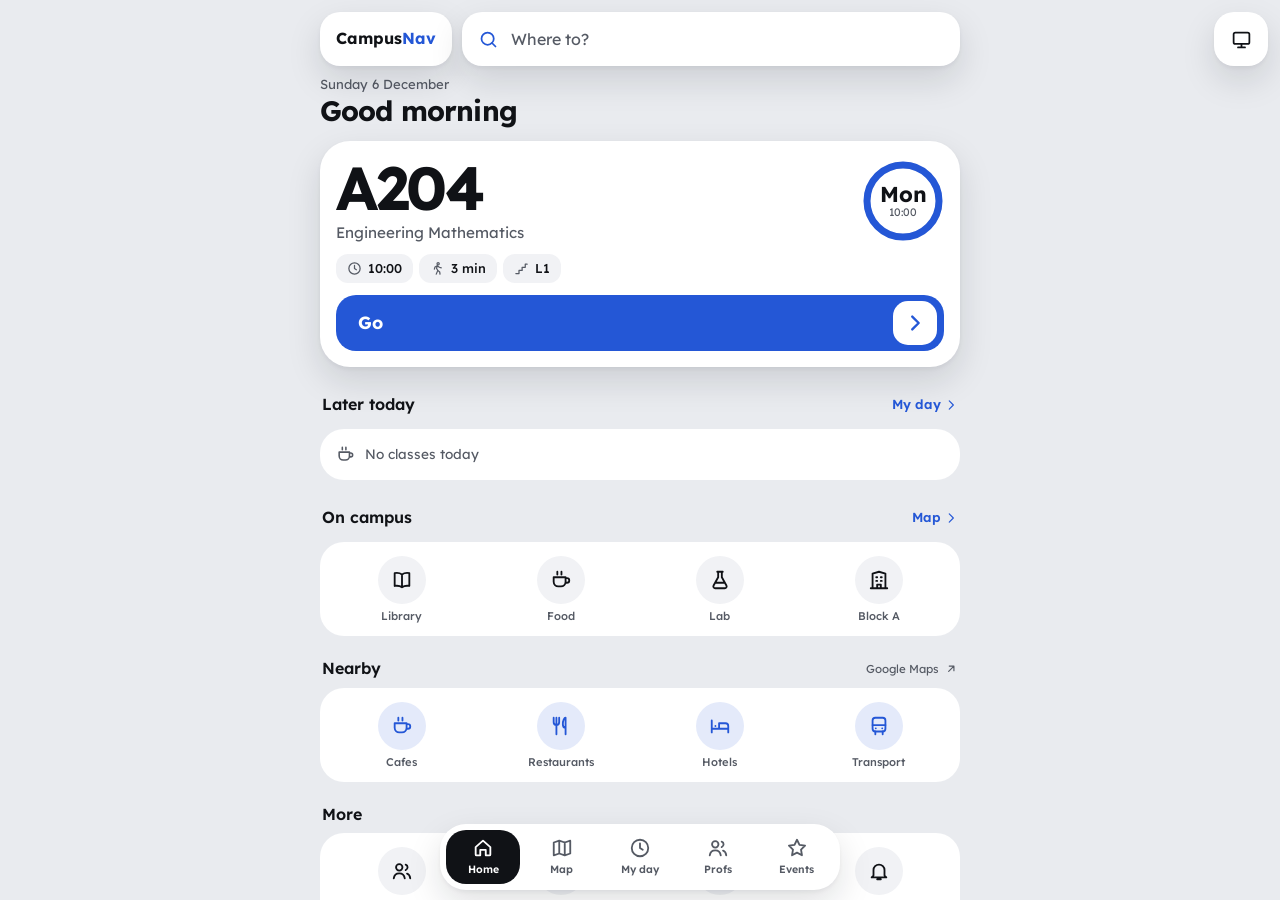
==== commit 412d43a2: "feat: make the map-first design the main front end Replace the multi-page front end with one page an" ====
--- a/index.html
+++ b/index.html
@@ -1,167 +1,135 @@
-<!DOCTYPE html>
-<html lang="en" data-theme-default="system">
-
+<!doctype html>
+<html lang="en">
 <head>
-    <meta charset="UTF-8">
+    <meta charset="utf-8">
     <meta name="viewport" content="width=device-width, initial-scale=1, viewport-fit=cover">
-    <title>CampusNav | Today</title>
-    <meta name="description" content="Your next class with a live countdown, the route to every room, and what is on at campus today.">
-
-    <meta name="theme-color" content="#080b12">
+    <title>CampusNav</title>
+    <meta name="description" content="Your next class, the way to it, your timetable and what is on at campus.">
+    <meta name="theme-color" content="#ffffff">
+    <script>
+        /* Apply the theme before the first paint. No saved choice means "follow the phone".
+           The storage key is the one the main app uses, so a choice carries across. */
+        (function () {
+            var saved = null;
+            try { saved = localStorage.getItem("campusnav-theme"); } catch (e) {}
+            if (saved === "light" || saved === "dark") document.documentElement.dataset.theme = saved;
+        })();
+    </script>
     <meta name="apple-mobile-web-app-capable" content="yes">
     <meta name="mobile-web-app-capable" content="yes">
     <meta name="apple-mobile-web-app-title" content="CampusNav">
-    <meta name="apple-mobile-web-app-status-bar-style" content="black-translucent">
     <link rel="manifest" href="manifest.webmanifest">
     <link rel="icon" href="icon.svg" type="image/svg+xml">
+    <!-- To do before release: self-host this font and the photo reader in app/scan.js. -->
+    <link rel="preconnect" href="https://fonts.googleapis.com">
+    <link rel="preconnect" href="https://fonts.gstatic.com" crossorigin>
+    <link rel="stylesheet" href="https://fonts.googleapis.com/css2?family=Lexend:wght@400;500;600;700&display=swap">
+    <link rel="stylesheet" href="app/app.css?v=11">
+</head>
+<body>
+    <noscript><p style="padding:24px">CampusNav needs JavaScript to show the map and your classes.</p></noscript>
+    <div class="app" id="app">
 
-    <link rel="stylesheet" href="campusnav.css?v=home10">
-    <script src="theme.js"></script>
-</head>
+        <!-- the map is always the ground of the app -->
+        <div class="stage">
+            <svg id="map" role="img" aria-label="Campus map"></svg>
 
-<body data-page="home">
-    <script src="shell.js?v=2"></script>
-
-    <main class="cn-main">
-
-        <header class="home-head">
-            <div>
-                <h1 class="cn-title" id="greeting">Today</h1>
-                <p class="cn-sub" id="todayLabel"></p>
-            </div>
-            <span class="clock" id="clockChip" aria-hidden="true"></span>
-        </header>
-
-        <!-- Up next: live countdown, route map -->
-        <section class="hero" id="hero" aria-label="Up next" aria-live="off"></section>
-
-        <!-- Search with live suggestions -->
-        <div class="search-wrap">
-            <form class="cn-search" id="homeSearchForm" role="search">
-                <label class="sr-only" for="homeSearch">Find a room or place</label>
-                <input id="homeSearch" type="search" placeholder="Find a room, like A204" autocomplete="off"
-                    enterkeyhint="go" role="combobox" aria-expanded="false" aria-controls="suggestions"
-                    aria-autocomplete="list">
-                <button class="cn-btn" type="submit">Go</button>
-            </form>
-            <ul class="suggest" id="suggestions" role="listbox" aria-label="Places" hidden></ul>
+            <header class="top">
+                <a class="logo" href="#home" title="Home">Campus<span>Nav</span></a>
+                <form class="search" id="search" role="search">
+                    <svg aria-hidden="true"><use href="#i-search" /></svg>
+                    <input id="q" type="search" placeholder="Where to?" aria-label="Find a room or place"
+                        autocomplete="off" enterkeyhint="go">
+                </form>
+                <ul class="results" id="results" aria-label="Matching places" hidden></ul>
+            </header>
         </div>
 
-        <!-- Quick destinations -->
-        <nav class="chips" aria-label="Quick destinations">
-            <a class="chip" href="map.html?destination=library">
-                <svg class="icon" viewBox="0 0 24 24" aria-hidden="true">
-                    <path d="M4 5a2 2 0 0 1 2-2h13v16H6a2 2 0 0 0-2 2zM4 19V5M9 7h6" />
-                </svg>Library</a>
-            <a class="chip" href="map.html?destination=cafeteria">
-                <svg class="icon" viewBox="0 0 24 24" aria-hidden="true">
-                    <path d="M5 8h12v6a5 5 0 0 1-5 5h-2a5 5 0 0 1-5-5zM17 10h2a2 2 0 0 1 0 4h-2M8 3v2M12 3v2" />
-                </svg>Cafeteria</a>
-            <a class="chip" href="map.html?destination=a105">
-                <svg class="icon" viewBox="0 0 24 24" aria-hidden="true">
-                    <path d="M9 3h6M10 3v6l-5 9a2 2 0 0 0 1.8 3h10.4a2 2 0 0 0 1.8-3l-5-9V3" />
-                </svg>Physics Lab</a>
-            <a class="chip" href="map.html?destination=block-a">
-                <svg class="icon" viewBox="0 0 24 24" aria-hidden="true">
-                    <path d="M4 21V5l8-2 8 2v16M2 21h20M9 9h2M13 9h2M9 13h2M13 13h2M10 21v-4h4v4" />
-                </svg>Block A</a>
-            <a class="chip" href="map.html?destination=main-gate">
-                <svg class="icon" viewBox="0 0 24 24" aria-hidden="true">
-                    <path d="M5 21V4M5 4h12l-2 4 2 4H5" />
-                </svg>Main Gate</a>
-            <a class="chip" href="explore.html">
-                <svg class="icon" viewBox="0 0 24 24" aria-hidden="true">
-                    <circle cx="12" cy="12" r="9" />
-                    <path d="m15.5 8.5-2 5-5 2 2-5z" />
-                </svg>Explore</a>
-            <a class="chip" href="campus-info.html">
-                <svg class="icon" viewBox="0 0 24 24" aria-hidden="true">
-                    <circle cx="12" cy="12" r="9" />
-                    <path d="M12 11v5M12 8v.01" />
-                </svg>Campus info</a>
-        </nav>
+        <div class="banner" id="banner" aria-live="polite" hidden></div>
 
-        <div class="cn-grid two">
+        <main class="sheet" id="sheet"></main>
 
-            <div>
-                <section class="cn-section" aria-labelledby="classesHeading">
-                    <div class="cn-section-head">
-                        <h2 id="classesHeading">Classes</h2>
-                        <a class="cn-link" href="timetable.html">Full timetable
-                            <svg class="icon" viewBox="0 0 24 24" aria-hidden="true">
-                                <path d="M5 12h14M13 6l6 6-6 6" />
-                            </svg></a>
-                    </div>
+        <button type="button" class="recenter" id="recenter" aria-label="Recentre the map" title="Recentre the map" hidden>
+            <svg aria-hidden="true"><use href="#i-target" /></svg>
+        </button>
 
-                    <div class="cn-tabs fit" id="daySwitch" role="group" aria-label="Choose a day">
-                        <button type="button" data-day="today" aria-pressed="true">Today</button>
-                        <button type="button" data-day="tomorrow" aria-pressed="false">Tomorrow</button>
-                    </div>
+        <div class="toast" id="toast" role="status" hidden></div>
 
-                    <div id="todayBoard" aria-live="polite" style="margin-top:12px"></div>
-                    <div id="tomorrowBoard" style="margin-top:12px" hidden></div>
-                </section>
-
-
-                <section class="cn-section" aria-labelledby="groupsHeading">
-                    <div class="cn-section-head">
-                        <h2 id="groupsHeading">Groups</h2>
-                        <a class="cn-link" href="groups.html">All groups
-                            <svg class="icon" viewBox="0 0 24 24" aria-hidden="true">
-                                <path d="M5 12h14M13 6l6 6-6 6" />
-                            </svg></a>
-                    </div>
-                    <ol class="board">
-                        <li class="board-row plain">
-                            <span class="what"><span class="name">Robotics Club</span></span>
-                            <a class="where sm" href="map.html?destination=block-a"
-                                aria-label="Navigate to Block A">Block A</a>
-                            <span class="meta">Technical</span>
-                        </li>
-                        <li class="board-row plain">
-                            <span class="what"><span class="name">Engineering Maths Study Group</span></span>
-                            <a class="where sm" href="map.html?destination=library"
-                                aria-label="Navigate to Library">Library</a>
-                            <span class="meta">Academic</span>
-                        </li>
-                        <li class="board-row plain">
-                            <span class="what"><span class="name">F1 and Motorsport</span></span>
-                            <a class="where sm" href="map.html?destination=library"
-                                aria-label="Navigate to Library">Library</a>
-                            <span class="meta">Social</span>
-                        </li>
-                    </ol>
-                </section>
+        <div class="theme">
+            <button type="button" class="theme-btn" id="themeBtn" title="Theme" aria-expanded="false" aria-controls="themeMenu">
+                <svg aria-hidden="true"><use id="themeIcon" href="#i-auto" /></svg>
+            </button>
+            <div class="theme-menu" id="themeMenu" role="group" aria-label="Theme" hidden>
+                <button type="button" data-theme-choice="system"><svg aria-hidden="true"><use href="#i-auto" /></svg>System</button>
+                <button type="button" data-theme-choice="light"><svg aria-hidden="true"><use href="#i-sun" /></svg>Light</button>
+                <button type="button" data-theme-choice="dark"><svg aria-hidden="true"><use href="#i-moon" /></svg>Dark</button>
             </div>
-
-            <div>
-                <section class="cn-section" aria-labelledby="eventsHeading">
-                    <div class="cn-section-head">
-                        <h2 id="eventsHeading">Events</h2>
-                        <a class="cn-link" href="events.html">All events
-                            <svg class="icon" viewBox="0 0 24 24" aria-hidden="true">
-                                <path d="M5 12h14M13 6l6 6-6 6" />
-                            </svg></a>
-                    </div>
-                    <ol class="board" id="homeEvents"></ol>
-                </section>
-            </div>
-
         </div>
 
-        <p class="cn-footnote">
-            Timetable edits and club events are saved in this browser only. Sharing them between students needs a
-            backend, which is on the roadmap.
-        </p>
+        <nav class="tabs" aria-label="Main">
+            <a href="#home" data-tab="home"><svg aria-hidden="true"><use href="#i-home" /></svg><span>Home</span></a>
+            <a href="#map" data-tab="map"><svg aria-hidden="true"><use href="#i-map" /></svg><span>Map</span></a>
+            <a href="#day" data-tab="day"><svg aria-hidden="true"><use href="#i-day" /></svg><span>My day</span></a>
+            <a href="#profs" data-tab="profs"><svg aria-hidden="true"><use href="#i-people" /></svg><span>Profs</span></a>
+            <a href="#events" data-tab="events"><svg aria-hidden="true"><use href="#i-star" /></svg><span>Events</span></a>
+        </nav>
+    </div>
 
-    </main>
+    <svg width="0" height="0" style="position:absolute" aria-hidden="true">
+        <symbol id="i-home" viewBox="0 0 24 24"><path d="M4 11 12 4l8 7v8a1 1 0 0 1-1 1h-4v-6H9v6H5a1 1 0 0 1-1-1z" /></symbol>
+        <symbol id="i-target" viewBox="0 0 24 24"><circle cx="12" cy="12" r="6" /><circle cx="12" cy="12" r="1.500" /><path d="M12 2v4M12 18v4M2 12h4M18 12h4" /></symbol>
+        <symbol id="i-info" viewBox="0 0 24 24"><circle cx="12" cy="12" r="9" /><path d="M12 11v6M12 7.500v.500" /></symbol>
+        <symbol id="i-edit" viewBox="0 0 24 24"><path d="M4 20h4L19 9l-4-4L4 16zM13 7l4 4" /></symbol>
+        <symbol id="i-bell" viewBox="0 0 24 24"><path d="M6 17v-6a6 6 0 0 1 12 0v6l2 2H4zM10 21h4" /></symbol>
+        <symbol id="i-alert" viewBox="0 0 24 24"><path d="M12 4 21 20H3zM12 10v4M12 17v.500" /></symbol>
+        <symbol id="i-search" viewBox="0 0 24 24"><circle cx="11" cy="11" r="7" /><path d="m20 20-4-4" /></symbol>
+        <symbol id="i-map" viewBox="0 0 24 24"><path d="m9 4-6 2v14l6-2 6 2 6-2V4l-6 2zM9 4v14M15 6v14" /></symbol>
+        <symbol id="i-day" viewBox="0 0 24 24"><circle cx="12" cy="12" r="9" /><path d="M12 7v5l3 2" /></symbol>
+        <symbol id="i-star" viewBox="0 0 24 24"><path d="m12 3 2.700 5.600 6.100.900-4.400 4.300 1 6.100-5.400-2.900-5.400 2.900 1-6.100-4.400-4.300 6.100-.900z" /></symbol>
+        <symbol id="i-book" viewBox="0 0 24 24"><path d="M12 6c-2-1.500-5-2-8-1.500v14c3-.500 6 0 8 1.500 2-1.500 5-2 8-1.500v-14c-3-.500-6 0-8 1.500zM12 6v14" /></symbol>
+        <symbol id="i-cup" viewBox="0 0 24 24"><path d="M4 9h13v5a5 5 0 0 1-5 5H9a5 5 0 0 1-5-5zM17 10h1.500a2.500 2.500 0 0 1 0 5H17M8 3v3M12.500 3v3" /></symbol>
+        <symbol id="i-flask" viewBox="0 0 24 24"><path d="M9 3h6M10 3v6l-5 9a2 2 0 0 0 1.800 3h10.400a2 2 0 0 0 1.800-3l-5-9V3M7.500 15h9" /></symbol>
+        <symbol id="i-building" viewBox="0 0 24 24"><path d="M5 21V5l7-2 7 2v16M3 21h18M9 9h1M14 9h1M9 13h1M14 13h1M10 21v-4h4v4" /></symbol>
+        <symbol id="i-gate" viewBox="0 0 24 24"><path d="M4 21V8l8-4 8 4v13M9 21v-9M15 21v-9M12 21v-9M4 12h16" /></symbol>
+        <symbol id="i-door" viewBox="0 0 24 24"><path d="M5 21V4h14v17M3 21h18M14.500 12.500h.010" /></symbol>
+        <symbol id="i-stairs" viewBox="0 0 24 24"><path d="M3 20h5v-5h5v-5h5V5h3" /></symbol>
+        <symbol id="i-up" viewBox="0 0 24 24"><path d="M12 20V4M5 11l7-7 7 7" /></symbol>
+        <symbol id="i-left" viewBox="0 0 24 24"><path d="M19 20v-7a4 4 0 0 0-4-4H5M10 4 5 9l5 5" /></symbol>
+        <symbol id="i-right" viewBox="0 0 24 24"><path d="M5 20v-7a4 4 0 0 1 4-4h10M14 4l5 5-5 5" /></symbol>
+        <symbol id="i-flag" viewBox="0 0 24 24"><path d="M5 21V4M5 4h13l-3 4.500 3 4.500H5" /></symbol>
+        <symbol id="i-walk" viewBox="0 0 24 24"><circle cx="13" cy="4.500" r="1.800" /><path d="m10 21 2.500-6-2-3 1-4.500L8 9.500 7 13M11.500 7.500 15 10l3 1M12.500 15l3 2.500.500 3.500" /></symbol>
+        <symbol id="i-pin" viewBox="0 0 24 24"><path d="M12 21s-6.500-5.600-6.500-11a6.500 6.500 0 0 1 13 0c0 5.400-6.500 11-6.500 11z" /><circle cx="12" cy="10" r="2.400" /></symbol>
+        <symbol id="i-fork" viewBox="0 0 24 24"><path d="M7 3v18M4 3v5a3 3 0 0 0 6 0V3M17 21v-7M17 14c-2 0-3-1-3-4 0-4 1.500-7 3-7z" /></symbol>
+        <symbol id="i-bed" viewBox="0 0 24 24"><path d="M3 19V6M3 15h18v4M21 15v-3a3 3 0 0 0-3-3h-7v6M7 12h.010" /></symbol>
+        <symbol id="i-bus" viewBox="0 0 24 24"><rect x="5" y="3" width="14" height="15" rx="3" /><path d="M5 11h14M8 18v3M16 18v3M8.500 14.500h.010M15.500 14.500h.010" /></symbol>
+        <symbol id="i-out" viewBox="0 0 24 24"><path d="M8 16 17 7M9 7h8v8" /></symbol>
+        <symbol id="i-auto" viewBox="0 0 24 24"><rect x="3" y="4" width="18" height="13" rx="2" /><path d="M8 21h8M12 17v4" /></symbol>
+        <symbol id="i-sun" viewBox="0 0 24 24"><circle cx="12" cy="12" r="4" /><path d="M12 2v2M12 20v2M2 12h2M20 12h2M5 5l1.500 1.500M17.500 17.500 19 19M5 19l1.500-1.500M17.500 6.500 19 5" /></symbol>
+        <symbol id="i-moon" viewBox="0 0 24 24"><path d="M20 14.500A8.500 8.500 0 0 1 9.500 4 8.500 8.500 0 1 0 20 14.500z" /></symbol>
+        <symbol id="i-people" viewBox="0 0 24 24"><circle cx="9" cy="8" r="3.500" /><path d="M3 20c.500-3.800 3-5.500 6-5.500s5.500 1.700 6 5.500M16 5a3.200 3.200 0 0 1 0 6M17.500 14.800c2 .600 3.200 2.300 3.500 5.200" /></symbol>
+        <symbol id="i-camera" viewBox="0 0 24 24"><path d="M4 8h3l2-3h6l2 3h3a1 1 0 0 1 1 1v9a1 1 0 0 1-1 1H4a1 1 0 0 1-1-1V9a1 1 0 0 1 1-1z" /><circle cx="12" cy="13" r="3.500" /></symbol>
+        <symbol id="i-check" viewBox="0 0 24 24"><path d="m5 12.500 4.500 4.500L19 7.500" /></symbol>
+        <symbol id="i-mail" viewBox="0 0 24 24"><rect x="3" y="5" width="18" height="14" rx="2" /><path d="m4 7 8 6 8-6" /></symbol>
+        <symbol id="i-back" viewBox="0 0 24 24"><path d="M15 5l-7 7 7 7" /></symbol>
+        <symbol id="i-next" viewBox="0 0 24 24"><path d="m9 5 7 7-7 7" /></symbol>
+        <symbol id="i-close" viewBox="0 0 24 24"><path d="M6 6l12 12M18 6 6 18" /></symbol>
+    </svg>
 
-    <script src="utils.js"></script>
-    <script src="campusData.js"></script>
-    <script src="timetableData.js"></script>
-    <script src="timetable.js"></script>
-    <script src="eventsData.js?v=2"></script>
-    <script src="home.js?v=3"></script>
+    <script src="utils.js?v=2"></script>
+    <script src="campusData.js?v=3"></script>
+    <script src="timetableData.js?v=2"></script>
+    <script src="eventsData.js?v=3"></script>
+    <script src="app/routing.js?v=1"></script>
+    <script src="app/parser.js?v=4"></script>
+    <script src="app/scan.js?v=7"></script>
+    <script src="app/professors.js?v=1"></script>
+    <script src="app/profs.js?v=3"></script>
+    <script src="app/map3d.js?v=5"></script>
+    <script src="app/lists.js?v=1"></script>
+    <script src="app/groups.js?v=1"></script>
+    <script src="app/info.js?v=1"></script>
+    <script src="app/admin.js?v=2"></script>
+    <script src="app/theme.js?v=1"></script>
+    <script src="app/app.js?v=13"></script>
 </body>
-
 </html>
--- a/app/app.css
+++ b/app/app.css
@@ -0,0 +1,503 @@
+/* CampusNav.
+   A tilted campus map fills the screen; solid panels float on it.
+   Neutral surfaces, one blue. Depth does the work that colour and text did. */
+
+:root {
+    --sky: #e9ebef;
+    --road: #ffffff;
+    --kerb: #d3d6dd;
+    --roof: #ffffff;
+    --front: #c9ced8;
+    --flank: #b4bac7;
+    --deck: #f4f6fb;
+    --tree: #c3cdc4;
+    --shade: rgb(30 38 60 / 0.12);
+    --panel: #ffffff;
+    --panel-2: #f1f2f5;
+    --line: #dcdfe6;
+    --ink: #101216;
+    --ink-2: #555a64;
+    --blue: #2457d6;
+    --on-blue: #ffffff;
+    --blue-soft: rgb(36 87 214 / 0.12);
+    --lift: 0 2px 4px rgb(16 20 32 / 0.05), 0 14px 34px rgb(16 20 32 / 0.13);
+    --ease-out: cubic-bezier(0.23, 1, 0.32, 1);
+    --font: "Lexend", system-ui, -apple-system, "Segoe UI", sans-serif;
+    --dock: calc(88px + env(safe-area-inset-bottom));
+    color-scheme: light;
+}
+
+/* the dark values appear twice: once for "System", once for a chosen "Dark" */
+@media (prefers-color-scheme: dark) {
+    :root:not([data-theme="light"]) {
+        --sky: #0e1014;
+        --road: #3b414e;
+        --kerb: #262a34;
+        --roof: #434a5a;
+        --front: #2c313d;
+        --flank: #222631;
+        --deck: #566074;
+        --tree: #33493c;
+        --shade: rgb(0 0 0 / 0.4);
+        --panel: #17191e;
+        --panel-2: #22252d;
+        --line: #2e323b;
+        --ink: #f3f4f6;
+        --ink-2: #a8adb8;
+        --blue: #8fadff;
+        --on-blue: #0a1230;
+        --blue-soft: rgb(143 173 255 / 0.17);
+        --lift: 0 2px 4px rgb(0 0 0 / 0.3), 0 16px 38px rgb(0 0 0 / 0.5);
+        color-scheme: dark;
+    }
+}
+
+:root[data-theme="dark"] {
+    --sky: #0e1014;
+    --road: #3b414e;
+    --kerb: #262a34;
+    --roof: #434a5a;
+    --front: #2c313d;
+    --flank: #222631;
+    --deck: #566074;
+    --tree: #33493c;
+    --shade: rgb(0 0 0 / 0.4);
+    --panel: #17191e;
+    --panel-2: #22252d;
+    --line: #2e323b;
+    --ink: #f3f4f6;
+    --ink-2: #a8adb8;
+    --blue: #8fadff;
+    --on-blue: #0a1230;
+    --blue-soft: rgb(143 173 255 / 0.17);
+    --lift: 0 2px 4px rgb(0 0 0 / 0.3), 0 16px 38px rgb(0 0 0 / 0.5);
+    color-scheme: dark;
+}
+
+* { box-sizing: border-box; }
+
+body { margin: 0; background: var(--sky); color: var(--ink); font: 400 16px/1.35 var(--font); -webkit-tap-highlight-color: transparent; }
+h1, h2, p { margin: 0; }
+a { color: inherit; text-decoration: none; }
+button, input, select { font: inherit; color: inherit; }
+button { cursor: pointer; border: 0; background: none; padding: 0; }
+:focus-visible { outline: 3px solid var(--blue); outline-offset: 2px; }
+
+svg { fill: none; stroke: currentColor; stroke-width: 2; stroke-linecap: round; stroke-linejoin: round; }
+
+.sr-only { position: absolute; width: 1px; height: 1px; overflow: hidden; clip: rect(0 0 0 0); white-space: nowrap; }
+
+/* ---------- frame ---------- */
+
+.app { position: relative; height: 100vh; height: 100dvh; overflow: hidden; }
+.stage { position: absolute; inset: 0; }
+#map { position: absolute; inset: 0; width: 100%; height: 100%; display: block; }
+
+.top { position: absolute; inset: 0 0 auto 0; z-index: 5; display: flex; flex-wrap: wrap; align-items: center; gap: 10px; padding: calc(12px + env(safe-area-inset-top)) 76px 0 12px; }
+.logo { display: flex; align-items: center; height: 54px; padding: 0 16px; background: var(--panel); border-radius: 20px; box-shadow: var(--lift); font-weight: 700; }
+.logo span { color: var(--blue); }
+.search { flex: 1; min-width: 0; display: flex; align-items: center; gap: 10px; height: 54px; padding: 0 16px; background: var(--panel); border-radius: 20px; box-shadow: var(--lift); }
+.search svg { width: 21px; height: 21px; flex: none; color: var(--blue); }
+.search input { flex: 1; min-width: 0; height: 100%; border: 0; background: none; outline: 0; }
+.search input::placeholder { color: var(--ink-2); }
+.search:focus-within { outline: 3px solid var(--blue); }
+.results { width: 100%; margin: 0; padding: 6px; list-style: none; background: var(--panel); border-radius: 22px; box-shadow: var(--lift); }
+.results a { display: flex; align-items: center; gap: 12px; min-height: 52px; padding: 0 12px; border-radius: 16px; font-weight: 500; }
+.results a:active { background: var(--panel-2); }
+.results svg { width: 21px; height: 21px; }
+.results .none { padding: 14px 12px; color: var(--ink-2); }
+
+/* ---------- theme switch ---------- */
+
+.theme { position: fixed; z-index: 8; top: calc(12px + env(safe-area-inset-top)); right: calc(12px + env(safe-area-inset-right)); }
+.theme-btn { display: grid; place-items: center; width: 54px; height: 54px; background: var(--panel); border-radius: 20px; box-shadow: var(--lift); }
+.theme-btn svg { width: 21px; height: 21px; }
+.theme-menu { position: absolute; top: 62px; right: 0; display: grid; gap: 2px; width: 164px; padding: 6px; background: var(--panel); border-radius: 20px; box-shadow: var(--lift); transform-origin: top right; transition: opacity 150ms var(--ease-out), transform 150ms var(--ease-out); }
+@starting-style { .theme-menu { opacity: 0; transform: scale(0.96); } }
+.theme-menu[hidden] { display: none; }
+.theme-menu button { display: flex; align-items: center; gap: 12px; min-height: 48px; padding: 0 12px; border-radius: 14px; font-weight: 500; }
+.theme-menu svg { width: 20px; height: 20px; }
+.theme-menu button[aria-pressed="true"] { background: var(--blue-soft); color: var(--blue); }
+
+@media (max-width: 379px) { .logo { display: none; } }
+
+/* ---------- the tilted map ---------- */
+
+#map polyline { fill: none; stroke-linecap: round; stroke-linejoin: round; }
+#map polygon, #map circle, #map ellipse, #map rect, #map path { stroke: none; }
+.m-kerb, .m-road, .m-path, .m-stair, .m-route, .m-glow, .m-flow, .m-pillar { vector-effect: non-scaling-stroke; }
+#map .m-kerb { stroke: var(--kerb); stroke-width: 20px; }
+#map .m-road { stroke: var(--road); stroke-width: 15px; }
+#map .m-path { stroke: var(--kerb); stroke-width: 7px; }
+#map .m-stair { stroke: var(--flank); stroke-width: 11px; stroke-dasharray: 2 6; stroke-linecap: butt; }
+#map .m-pillar { stroke: var(--flank); stroke-width: 4px; }
+#map .m-shade { fill: var(--shade); }
+#map .m-tree circle { fill: var(--tree); }
+#map .m-front { fill: var(--front); }
+#map .m-flank { fill: var(--flank); }
+#map .m-roof { fill: var(--roof); }
+#map .m-deck .m-roof { fill: var(--deck); }
+.m-deck { opacity: 0.95; }
+#map .m-room .m-roof { fill: var(--panel-2); }
+
+#map .m-glow { stroke: var(--blue); stroke-width: 18px; opacity: 0.2; }
+#map .m-route { stroke: var(--blue); stroke-width: 7px; }
+#map .m-ahead { opacity: 0.35; }
+#map .m-flow { stroke: var(--on-blue); stroke-width: 2.5px; stroke-dasharray: 1 13; opacity: 0.9; animation: flow 0.9s linear infinite; }
+@keyframes flow { to { stroke-dashoffset: -14; } }
+#map .m-target { fill: var(--blue); opacity: 0.35; }
+
+/* the map is dragged and pinched by hand, so the browser must not scroll or zoom it */
+#map { touch-action: none; cursor: grab; }
+#map:active { cursor: grabbing; }
+.m-mark { cursor: pointer; }
+#map .m-mark circle { fill: var(--panel); filter: drop-shadow(0 3px 5px rgb(10 14 26 / 0.3)); }
+.m-mark use { stroke: var(--ink); }
+#map .m-flag rect, #map .m-flag path { fill: var(--blue); }
+#map .m-flag .bob { filter: drop-shadow(0 6px 8px rgb(10 14 26 / 0.35)); animation: bob 2.4s ease-in-out infinite; }
+.m-flag text { fill: var(--on-blue); stroke: none; font: 700 16px var(--font); text-anchor: middle; }
+@keyframes bob { 50% { transform: translateY(-5px); } }
+#map .m-you .dot { fill: var(--blue); stroke: #fff; stroke-width: 4px; }
+#map .m-you .pulse { fill: var(--blue); opacity: 0.25; transform-box: fill-box; transform-origin: center; animation: pulse 2s var(--ease-out) infinite; }
+@keyframes pulse { from { transform: scale(0.6); opacity: 0.45; } to { transform: scale(1.5); opacity: 0; } }
+
+/* ---------- the floating sheet ---------- */
+
+.sheet { position: absolute; z-index: 4; left: 10px; right: 10px; bottom: var(--dock); max-height: calc(100% - var(--dock) - 90px); overflow-y: auto; padding: 16px; background: var(--panel); border-radius: 30px; box-shadow: var(--lift); transition: opacity 220ms var(--ease-out), transform 260ms var(--ease-out); }
+.sheet.enter { opacity: 0; transform: translateY(14px); transition: none; }
+
+.app.full .stage { visibility: hidden; }
+.app.full .sheet { inset: 0; max-height: none; padding: calc(12px + env(safe-area-inset-top)) 14px calc(var(--dock) + 8px); background: var(--sky); border-radius: 0; box-shadow: none; }
+
+/* ---------- home: room, countdown ring, go ---------- */
+
+.next { display: flex; align-items: center; justify-content: space-between; gap: 12px; }
+.next-info { min-width: 0; }
+.room { font-size: clamp(2.8rem, 15vw, 3.8rem); font-weight: 700; line-height: 0.95; letter-spacing: -0.04em; }
+.room.word { font-size: clamp(1.9rem, 10vw, 2.8rem); }
+.subject { margin-top: 6px; overflow: hidden; color: var(--ink-2); font-size: 0.95rem; white-space: nowrap; text-overflow: ellipsis; }
+
+.ring { position: relative; flex: none; display: grid; place-items: center; width: 82px; height: 82px; text-align: center; }
+.ring svg { position: absolute; inset: 0; width: 100%; height: 100%; transform: rotate(-90deg); stroke-width: 7; }
+.ring .track { stroke: var(--panel-2); }
+.ring .value { stroke: var(--blue); }
+.ring b { display: block; font-size: 1.35rem; line-height: 1; font-variant-numeric: tabular-nums; }
+.ring small { display: block; color: var(--ink-2); font-size: 0.68rem; }
+
+.facts { display: flex; flex-wrap: wrap; gap: 6px; margin: 10px 0 12px; padding: 0; list-style: none; }
+.facts li { display: flex; align-items: center; gap: 6px; min-width: 0; padding: 6px 11px; border-radius: 12px; background: var(--panel-2); font-size: 0.8rem; font-weight: 500; font-variant-numeric: tabular-nums; overflow-wrap: anywhere; }
+.facts svg { flex: none; width: 15px; height: 15px; color: var(--ink-2); }
+.facts li.chip.live { background: var(--blue-soft); color: var(--blue); }
+.facts li.live svg { color: var(--blue); }
+
+.go { display: flex; align-items: center; justify-content: space-between; height: 56px; padding: 0 7px 0 22px; border-radius: 20px; background: var(--blue); color: var(--on-blue); font-weight: 700; font-size: 1.1rem; }
+.go i { display: grid; place-items: center; width: 44px; height: 44px; border-radius: 15px; background: var(--on-blue); color: var(--blue); }
+.go svg { width: 22px; height: 22px; stroke-width: 2.6; }
+.unmapped { display: flex; align-items: center; justify-content: center; height: 48px; border-radius: 16px; background: var(--panel-2); color: var(--ink-2); font-size: 0.85rem; }
+
+.places { display: grid; grid-template-columns: repeat(4, minmax(0, 1fr)); gap: 8px; margin-top: 12px; }
+.place { display: grid; justify-items: center; gap: 5px; color: var(--ink-2); font-size: 0.7rem; font-weight: 500; text-align: center; }
+.tile { display: grid; place-items: center; width: 48px; height: 48px; border-radius: 50%; background: var(--panel-2); color: var(--ink); }
+.tile svg { width: 22px; height: 22px; }
+
+/* map screen: the next class in one line */
+.next-row { display: flex; align-items: center; justify-content: space-between; gap: 12px; padding: 8px 8px 8px 16px; border-radius: 22px; background: var(--panel-2); }
+.next-row span { min-width: 0; }
+.next-row small { display: block; color: var(--ink-2); font-size: 0.74rem; font-weight: 500; }
+.next-row b { display: block; overflow: hidden; font-size: 1.5rem; line-height: 1.15; letter-spacing: -0.02em; white-space: nowrap; text-overflow: ellipsis; }
+.next-row i { flex: none; display: flex; align-items: center; gap: 6px; height: 48px; padding: 0 14px 0 20px; border-radius: 16px; background: var(--blue); color: var(--on-blue); font-style: normal; font-weight: 700; }
+.next-row svg { width: 19px; height: 19px; stroke-width: 2.6; }
+
+/* short phones: leave the map some room */
+@media (max-height: 720px) {
+    .app:not(.full) .places { display: none; }
+    .app:not(.full) .sheet { padding: 14px; }
+}
+
+/* ---------- home ---------- */
+
+/* the search bar lives with the map, so it is shown on its own here */
+.app.home .top { visibility: visible; padding-bottom: 10px; background: var(--sky); }
+.app.home .sheet { padding-top: calc(76px + env(safe-area-inset-top)); }
+.home-screen { display: grid; grid-template-columns: minmax(0, 1fr); gap: 22px; }
+.home-screen .btn.wide { margin-top: -6px; }
+.home-screen .note { margin-top: -14px; }
+.hello p { color: var(--ink-2); font-size: 0.82rem; }
+.hello h1 { font-size: 1.75rem; line-height: 1.2; letter-spacing: -0.03em; }
+.hero-card { margin-top: -8px; padding: 18px 16px 16px; background: var(--panel); border-radius: 30px; box-shadow: var(--lift); }
+.section-head { display: flex; align-items: center; justify-content: space-between; gap: 12px; margin-bottom: 8px; padding: 0 2px; }
+.section-head h2 { font-size: 1rem; font-weight: 600; }
+.section-head a { display: flex; align-items: center; gap: 3px; min-height: 44px; margin: -6px 0; padding-left: 12px; color: var(--blue); font-size: 0.82rem; font-weight: 600; }
+.section-head small { display: flex; align-items: center; gap: 5px; color: var(--ink-2); font-size: 0.72rem; }
+.section-head svg { width: 14px; height: 14px; }
+.home-screen .places { margin: 0; padding: 14px 6px 12px; background: var(--panel); border-radius: 24px; }
+.tile.soft { background: var(--blue-soft); color: var(--blue); }
+.later { margin: 0; padding: 4px 16px; list-style: none; background: var(--panel); border-radius: 24px; }
+.later li > * { display: grid; grid-template-columns: 44px auto minmax(0, 1fr) 14px; align-items: center; gap: 12px; min-height: 52px; }
+.later svg { width: 14px; height: 14px; color: var(--ink-2); }
+.later li + li { border-top: 1px solid var(--line); }
+.later time { color: var(--ink-2); font-size: 0.82rem; font-weight: 500; font-variant-numeric: tabular-nums; }
+.later b { max-width: 130px; overflow: hidden; font-size: 1.05rem; white-space: nowrap; text-overflow: ellipsis; }
+.later span { overflow: hidden; color: var(--ink-2); font-size: 0.8rem; text-align: right; white-space: nowrap; text-overflow: ellipsis; }
+.more { display: flex; align-items: center; justify-content: center; min-height: 44px; color: var(--blue); font-size: 0.8rem; font-weight: 600; }
+.quiet { display: flex; align-items: center; gap: 10px; padding: 16px; background: var(--panel); border-radius: 24px; color: var(--ink-2); font-size: 0.85rem; }
+.quiet svg { flex: none; width: 19px; height: 19px; }
+/* on home the event is a small card, not the large feature of the events screen */
+.cards.plain li:first-child .card { flex-direction: row; align-items: center; gap: 14px; padding: 12px; background: var(--panel); color: var(--ink); box-shadow: none; }
+.cards.plain li:first-child .date { display: grid; justify-items: center; width: 62px; height: 66px; background: var(--panel-2); text-align: center; }
+.cards.plain li:first-child .date b { font-size: 1.5rem; letter-spacing: 0; }
+.cards.plain li:first-child .date span { color: var(--ink-2); font-size: 0.58rem; }
+.cards.plain li:first-child .card-text strong { font-size: 1rem; }
+.cards.plain li:first-child .card-text > span { color: var(--ink-2); opacity: 1; font-size: 0.75rem; }
+
+/* ---------- directions: banner on top, slim controls below ---------- */
+
+.banner { position: absolute; z-index: 6; top: calc(12px + env(safe-area-inset-top)); left: 12px; right: 76px; display: flex; align-items: center; gap: 14px; min-height: 88px; padding: 12px; background: var(--ink); color: var(--panel); border-radius: 26px; box-shadow: var(--lift); }
+.banner[hidden] { display: none; }
+.app.nav .top { display: none; }
+.app.nav .theme { top: calc(29px + env(safe-area-inset-top)); }
+.step-icon { flex: none; display: grid; place-items: center; width: 64px; height: 64px; border-radius: 20px; background: var(--blue); color: var(--on-blue); }
+.step-icon svg { width: 40px; height: 40px; stroke-width: 2.6; }
+.step-text { min-width: 0; }
+.step-text strong { display: block; font-size: 2rem; line-height: 1; letter-spacing: -0.02em; font-variant-numeric: tabular-nums; }
+.step-text strong em { margin-left: 3px; font-size: 1rem; font-style: normal; font-weight: 500; }
+.step-text span { display: block; margin-top: 4px; font-size: 0.85rem; line-height: 1.25; opacity: 0.85; }
+
+.progress-row { display: flex; align-items: center; gap: 12px; margin-bottom: 12px; }
+.dots { flex: 1; display: flex; gap: 5px; }
+.dots i { flex: 1; height: 6px; border-radius: 3px; background: var(--panel-2); }
+.dots i.done { background: var(--blue); }
+.left { flex: none; font-size: 0.8rem; font-weight: 600; font-variant-numeric: tabular-nums; }
+.controls { display: grid; grid-template-columns: 56px 56px minmax(0, 1fr); gap: 8px; }
+.controls.two { grid-template-columns: 56px minmax(0, 1fr); }
+
+.btn { display: flex; align-items: center; justify-content: center; gap: 8px; height: 56px; border-radius: 19px; background: var(--panel-2); font-weight: 600; }
+.btn.primary { background: var(--blue); color: var(--on-blue); }
+.btn svg { width: 23px; height: 23px; }
+.btn[disabled] { opacity: 0.35; cursor: default; }
+.btn.wide { width: 100%; margin-top: 10px; }
+.btn.wide input { position: absolute; width: 1px; height: 1px; opacity: 0; }
+label.btn { cursor: pointer; }
+label.btn:focus-within { outline: 3px solid var(--blue); outline-offset: 2px; }
+.btn.plain { background: none; color: var(--ink-2); font-weight: 500; }
+.app.full .btn:not(.primary):not(.plain) { background: var(--panel); }
+.app.full .club .btn:not(.primary), .app.full .edit .btn:not(.primary), .app.full .change .btn:not(.primary) { background: var(--panel-2); }
+
+.arrived { display: grid; justify-items: center; gap: 2px; margin-bottom: 16px; text-align: center; }
+.tick { display: grid; place-items: center; width: 72px; height: 72px; margin: 6px 0 8px; border-radius: 50%; background: var(--blue); color: var(--on-blue); box-shadow: 0 0 0 10px var(--blue-soft); }
+.tick svg { width: 38px; height: 38px; stroke-width: 3; }
+.arrived h1 { margin-top: 8px; color: var(--ink-2); font-size: 0.95rem; font-weight: 500; }
+.arrived .arrived-room { font-size: 3.4rem; font-weight: 700; line-height: 1.05; letter-spacing: -0.03em; }
+.arrived p { color: var(--ink-2); font-size: 0.9rem; }
+
+/* ---------- full screens ---------- */
+
+.title { display: flex; align-items: center; min-height: 54px; margin: 0 66px 14px 2px; font-size: 1.9rem; font-weight: 700; letter-spacing: -0.03em; }
+.empty { display: grid; justify-items: center; gap: 10px; padding: 40px 0; color: var(--ink-2); text-align: center; list-style: none; }
+.empty svg { width: 40px; height: 40px; }
+.note { margin-top: 12px; font-size: 0.72rem; color: var(--ink-2); text-align: center; }
+
+/* my day: a week strip and a time line */
+.days { display: grid; grid-template-columns: repeat(6, minmax(0, 1fr)); gap: 2px; margin: 0 -4px 16px; padding: 5px; background: var(--panel); border-radius: 24px; }
+.days button { display: grid; align-content: center; justify-items: center; gap: 6px; height: 62px; border-radius: 19px; font-size: 0.76rem; font-weight: 600; }
+.days button[aria-pressed="true"] { background: var(--blue); color: var(--on-blue); }
+.days button.today:not([aria-pressed="true"]) { box-shadow: inset 0 0 0 2px var(--blue); }
+.days span { display: flex; gap: 3px; height: 5px; }
+.days i { width: 5px; height: 5px; border-radius: 50%; background: currentColor; opacity: 0.6; }
+
+.rail { margin: 0; padding: 0; list-style: none; }
+.rail li { position: relative; display: grid; grid-template-columns: 46px 18px minmax(0, 1fr); gap: 6px; padding-bottom: 10px; }
+.rail li::before { content: ""; position: absolute; left: 60px; top: 0; bottom: 0; width: 2px; background: var(--line); }
+.rail li:first-child::before { top: 24px; }
+.rail li:last-child::before { bottom: auto; height: 24px; }
+.rail time { padding-top: 15px; font-size: 0.82rem; font-weight: 600; text-align: right; font-variant-numeric: tabular-nums; }
+.rail time small { display: block; color: var(--ink-2); font-size: 0.65rem; font-weight: 500; }
+.node { position: relative; z-index: 1; width: 12px; height: 12px; margin: 19px 0 0 3px; border: 3px solid var(--ink-2); border-radius: 50%; background: var(--sky); }
+.rail li.up .node { border-color: var(--blue); background: var(--blue); box-shadow: 0 0 0 5px var(--blue-soft); }
+.block { display: flex; align-items: center; gap: 12px; min-height: 76px; padding: 12px 14px; background: var(--panel); border-radius: 22px; }
+.block div { flex: 1; min-width: 0; }
+.block b { display: block; font-size: 1.55rem; line-height: 1.1; letter-spacing: -0.02em; }
+.block span { display: block; overflow: hidden; color: var(--ink-2); font-size: 0.82rem; white-space: nowrap; text-overflow: ellipsis; }
+.block > i { flex: none; display: grid; place-items: center; width: 42px; height: 42px; border-radius: 14px; background: var(--panel-2); }
+.block svg { width: 21px; height: 21px; }
+.rail li.up .block { background: var(--ink); color: var(--panel); box-shadow: var(--lift); }
+.rail li.up .block span { color: inherit; opacity: 0.8; }
+.rail li.up .block > i { background: var(--blue); color: var(--on-blue); }
+.block.off { opacity: 0.45; text-decoration: line-through; }
+.rail .gap div { grid-column: 3; display: flex; align-items: center; justify-content: center; gap: 8px; height: 38px; border: 1.5px dashed var(--line); border-radius: 16px; color: var(--ink-2); font-size: 0.78rem; font-weight: 500; }
+.rail .gap svg { width: 16px; height: 16px; }
+
+/* events: one feature, then cards */
+.cards { display: grid; gap: 10px; margin: 0; padding: 0; list-style: none; }
+.card { display: flex; align-items: center; gap: 14px; padding: 12px; background: var(--panel); border-radius: 24px; }
+.date { flex: none; display: grid; place-items: center; align-content: center; width: 62px; height: 66px; border-radius: 18px; background: var(--panel-2); line-height: 1; text-align: center; }
+.date b { font-size: 1.5rem; }
+.date span { margin-top: 5px; color: var(--ink-2); font-size: 0.58rem; font-weight: 600; text-transform: uppercase; }
+.card-text { flex: 1; min-width: 0; }
+.card-text strong { display: block; font-weight: 600; line-height: 1.25; overflow-wrap: anywhere; }
+.card-text > span { display: flex; flex-wrap: wrap; gap: 4px 12px; margin-top: 6px; color: var(--ink-2); font-size: 0.75rem; }
+.card-text span span { display: inline-flex; align-items: center; gap: 4px; }
+.card-text svg { width: 13px; height: 13px; }
+.cards li:first-child .card { flex-direction: column; align-items: stretch; gap: 22px; padding: 20px; background: var(--ink); color: var(--panel); box-shadow: var(--lift); }
+.cards li:first-child .date { width: auto; height: auto; justify-items: start; background: none; text-align: left; }
+.cards li:first-child .date b { font-size: 4rem; letter-spacing: -0.04em; }
+.cards li:first-child .date span { color: inherit; opacity: 0.8; font-size: 0.8rem; }
+.cards li:first-child .card-text strong { font-size: 1.35rem; }
+.cards li:first-child .card-text > span { color: inherit; opacity: 0.85; font-size: 0.82rem; }
+
+/* professors: the address copies with a tap */
+.prof .copy { display: flex; flex-wrap: wrap; justify-content: center; align-items: center; gap: 6px; min-height: 32px; font: inherit; overflow-wrap: anywhere; -webkit-user-select: text; user-select: text; }
+.prof .copy small { color: var(--blue); font-weight: 700; }
+
+input.filter { width: 100%; min-height: 54px; padding: 0 18px; background: var(--panel); border: 0; border-radius: 20px; }
+.people { display: grid; grid-template-columns: repeat(2, minmax(0, 1fr)); gap: 10px; align-items: start; margin: 12px 0 0; padding: 0; list-style: none; }
+.people .empty { grid-column: 1 / -1; }
+.prof { min-width: 0; }
+.prof:has(details[open]) { grid-column: 1 / -1; }
+.prof details { background: var(--panel); border-radius: 28px; }
+.prof summary { display: grid; justify-items: center; align-content: start; gap: 8px; min-height: 164px; padding: 18px 10px 14px; border-radius: 28px; text-align: center; cursor: pointer; list-style: none; }
+.prof summary::-webkit-details-marker { display: none; }
+.avatar { display: grid; place-items: center; width: 68px; height: 68px; border-radius: 50%; background: var(--blue-soft); color: var(--blue); font-weight: 700; font-size: 1.15rem; }
+.prof summary strong { display: block; font-size: 0.9rem; font-weight: 600; line-height: 1.25; overflow-wrap: anywhere; }
+.prof summary small { display: block; margin-top: 2px; color: var(--ink-2); font-size: 0.74rem; }
+.prof details[open] summary { min-height: 0; }
+.prof-body { padding: 0 16px 16px; }
+.prof .facts { justify-content: center; margin: 0 0 12px; }
+.prof-actions { display: grid; grid-auto-flow: column; grid-auto-columns: minmax(0, 1fr); gap: 8px; }
+.prof-actions .btn { height: 50px; border-radius: 16px; }
+.prof-actions .btn svg { width: 20px; height: 20px; }
+.app.full .prof-actions .btn:not(.primary) { background: var(--panel-2); }
+
+/* scan: a viewfinder says what to do */
+.finder { position: relative; display: grid; place-items: center; aspect-ratio: 4 / 3; max-height: 40vh; width: 100%; background: var(--panel); border-radius: 30px; }
+.finder b { position: absolute; width: 34px; height: 34px; border: 4px solid var(--blue); }
+.finder b:nth-of-type(1) { top: 22px; left: 22px; border-width: 4px 0 0 4px; border-radius: 14px 0 0 0; }
+.finder b:nth-of-type(2) { top: 22px; right: 22px; border-width: 4px 4px 0 0; border-radius: 0 14px 0 0; }
+.finder b:nth-of-type(3) { bottom: 22px; left: 22px; border-width: 0 0 4px 4px; border-radius: 0 0 0 14px; }
+.finder b:nth-of-type(4) { bottom: 22px; right: 22px; border-width: 0 4px 4px 0; border-radius: 0 0 14px 0; }
+.sample { display: grid; grid-template-columns: repeat(4, 1fr); gap: 6px; width: 58%; }
+.sample i { height: 24px; border-radius: 7px; background: var(--panel-2); }
+.sample i.on { background: var(--blue); opacity: 0.55; }
+.lead { margin: 12px 0 0; color: var(--ink-2); font-size: 0.85rem; text-align: center; }
+progress { width: 100%; height: 8px; margin-top: 14px; accent-color: var(--blue); }
+.field { display: grid; gap: 4px; min-width: 0; font-size: 0.75rem; color: var(--ink-2); }
+.field input, .field select { width: 100%; min-width: 0; min-height: 48px; padding: 0 12px; background: var(--panel-2); border: 0; border-radius: 14px; font-size: 1rem; color: var(--ink); }
+.rows-edit { margin: 12px 0 0; padding: 0; list-style: none; }
+.edit { display: grid; grid-template-columns: minmax(0, 1fr) minmax(0, 1fr); gap: 10px; margin-bottom: 10px; padding: 14px; background: var(--panel); border-radius: 22px; }
+.edit .full-row { grid-column: 1 / -1; }
+.edit .remove { grid-column: 1 / -1; min-height: 44px; border-radius: 12px; font-size: 0.82rem; color: var(--ink-2); }
+.edit.bad { box-shadow: inset 0 0 0 2px var(--blue); }
+.problem { margin-top: 10px; font-weight: 600; text-align: center; }
+.problem:empty { display: none; }
+.preview { display: block; width: 100%; max-height: 180px; margin-top: 12px; object-fit: contain; border-radius: 16px; background: var(--panel); }
+
+/* ---------- floating tab bar ---------- */
+
+.tabs { position: absolute; z-index: 6; left: 10px; right: 10px; bottom: calc(10px + env(safe-area-inset-bottom)); display: flex; gap: 4px; padding: 6px; background: var(--panel); border-radius: 26px; box-shadow: var(--lift); }
+.tabs a { flex: 1; display: flex; flex-direction: column; align-items: center; justify-content: center; gap: 3px; min-width: 0; height: 54px; border-radius: 20px; color: var(--ink-2); font-size: 0.66rem; font-weight: 600; white-space: nowrap; }
+.tabs svg { flex: none; width: 22px; height: 22px; }
+.tabs a[aria-current="page"] { background: var(--ink); color: var(--panel); }
+
+/* ---------- directions options ---------- */
+
+.route-opts { display: flex; gap: 8px; margin-bottom: 12px; }
+.route-opts label { flex: 1; min-width: 0; display: flex; align-items: center; gap: 8px; padding-left: 14px; background: var(--panel-2); border-radius: 16px; color: var(--ink-2); font-size: 0.78rem; }
+.route-opts select { flex: 1; min-width: 0; height: 46px; border: 0; border-radius: 16px; background: var(--panel-2); color: var(--ink); font-size: 0.95rem; font-weight: 600; }
+.route-opts button { flex: none; display: flex; align-items: center; gap: 6px; height: 46px; padding: 0 14px; border-radius: 16px; background: var(--panel-2); font-size: 0.8rem; font-weight: 600; }
+.route-opts button[aria-pressed="true"] { background: var(--blue); color: var(--on-blue); }
+.route-opts svg { width: 18px; height: 18px; }
+
+/* ---------- groups, info, class rep and club admin ---------- */
+
+.page-head { display: flex; align-items: center; gap: 12px; margin: 0 66px 14px 0; }
+.page-head .title { margin: 0; font-size: 1.5rem; }
+.back { flex: none; display: grid; place-items: center; width: 54px; height: 54px; background: var(--panel); border-radius: 20px; }
+.back svg { width: 22px; height: 22px; }
+.segment { display: grid; grid-template-columns: 1fr 1fr; gap: 4px; margin-bottom: 10px; padding: 5px; background: var(--panel); border-radius: 22px; }
+.segment a { display: grid; place-items: center; min-height: 44px; border-radius: 17px; color: var(--ink-2); font-size: 0.9rem; font-weight: 600; }
+.segment a[aria-current="page"] { background: var(--ink); color: var(--panel); }
+.chips { display: flex; gap: 6px; margin: 10px 0; overflow-x: auto; padding: 2px; }
+.chips button { flex: 1 0 auto; min-height: 40px; padding: 0 14px; background: var(--panel); border-radius: 14px; font-size: 0.8rem; font-weight: 600; }
+.chips button[aria-pressed="true"] { background: var(--blue); color: var(--on-blue); }
+.section-head.spaced { margin-top: 18px; }
+.card-text .about { margin-top: 4px; color: var(--ink-2); font-size: 0.8rem; overflow-wrap: anywhere; }
+.cards li:first-child .card-text .about { color: inherit; opacity: 0.85; }
+
+.clubs, .lines, .changes { display: grid; grid-template-columns: minmax(0, 1fr); gap: 8px; margin: 0; padding: 0; list-style: none; }
+.club { display: grid; grid-template-columns: auto minmax(0, 1fr); gap: 4px 12px; align-items: center; padding: 14px; background: var(--panel); border-radius: 24px; }
+.club .avatar { width: 48px; height: 48px; font-size: 0.9rem; }
+.club-text strong { display: block; font-weight: 600; line-height: 1.25; }
+.club-text span, .club-about { color: var(--ink-2); font-size: 0.76rem; }
+.club-about, .club-actions { grid-column: 1 / -1; }
+.club-about { margin-top: 4px; }
+.club-actions { display: grid; grid-template-columns: 1fr 1fr; gap: 8px; margin-top: 8px; }
+.club-actions .btn { height: 46px; border-radius: 15px; }
+.club-actions svg { width: 18px; height: 18px; }
+
+.line { display: grid; grid-template-columns: auto minmax(0, 1fr) auto; align-items: center; gap: 12px; min-height: 70px; padding: 10px 14px 10px 10px; background: var(--panel); border-radius: 22px; }
+.line.still { list-style: none; }
+.line > small { grid-column: 1 / -1; padding-left: 6px; color: var(--ink-2); }
+.line strong { display: block; font-size: 0.92rem; font-weight: 600; overflow-wrap: anywhere; }
+.line span small { display: block; color: var(--ink-2); font-size: 0.75rem; }
+.line > svg { width: 15px; height: 15px; color: var(--ink-2); }
+.drop { min-height: 44px; padding: 0 12px; border-radius: 12px; background: var(--panel-2); font-size: 0.78rem; font-weight: 600; }
+
+.demo { margin-bottom: 10px; padding: 12px 14px; border: 1.5px dashed var(--line); border-radius: 18px; color: var(--ink-2); font-size: 0.78rem; }
+.demo strong { color: var(--ink); }
+.change { background: var(--panel); border-radius: 22px; }
+.change summary { display: flex; align-items: center; justify-content: space-between; gap: 10px; min-height: 68px; padding: 10px 14px; border-radius: 22px; list-style: none; cursor: pointer; }
+.change summary::-webkit-details-marker { display: none; }
+.change summary strong { display: block; font-size: 0.92rem; font-weight: 600; }
+.change summary small { display: block; color: var(--ink-2); font-size: 0.75rem; }
+.change summary svg { flex: none; width: 15px; height: 15px; color: var(--ink-2); }
+.change[open] summary svg { transform: rotate(90deg); }
+.struck { text-decoration: line-through; }
+.tag { flex: none; padding: 5px 10px; border-radius: 10px; background: var(--blue-soft); color: var(--blue); font-size: 0.7rem; font-style: normal; font-weight: 700; }
+.change-form { display: grid; grid-template-columns: minmax(0, 1fr) minmax(0, 1fr); gap: 10px; padding: 0 14px 14px; }
+.change-form .full-row { grid-column: 1 / -1; }
+.change-form .btn { height: 50px; font-size: 0.9rem; }
+#newEvent .btn { height: 52px; }
+.field textarea { width: 100%; min-width: 0; padding: 12px; background: var(--panel-2); border: 0; border-radius: 14px; font: inherit; font-size: 1rem; color: var(--ink); resize: vertical; }
+
+/* ---------- recentre and short messages ---------- */
+
+.recenter { position: absolute; z-index: 3; top: calc(76px + env(safe-area-inset-top)); right: calc(12px + env(safe-area-inset-right)); display: grid; place-items: center; width: 54px; height: 54px; background: var(--panel); border-radius: 20px; box-shadow: var(--lift); color: var(--blue); }
+.recenter[hidden] { display: none; }
+.recenter svg { width: 23px; height: 23px; }
+.app.nav .recenter { top: calc(112px + env(safe-area-inset-top)); }
+
+.toast { position: absolute; z-index: 9; left: 14px; right: 14px; bottom: calc(var(--dock) + 8px); display: flex; align-items: center; justify-content: space-between; gap: 12px; max-width: 420px; min-height: 52px; margin: 0 auto; padding: 4px 6px 4px 18px; background: var(--ink); color: var(--panel); border-radius: 18px; box-shadow: var(--lift); font-size: 0.86rem; font-weight: 500; transition: opacity 180ms var(--ease-out), transform 180ms var(--ease-out); }
+@starting-style { .toast { opacity: 0; transform: translateY(8px); } }
+.toast[hidden] { display: none; }
+.toast button { flex: none; min-width: 64px; height: 44px; padding: 0 14px; border-radius: 14px; background: var(--panel); color: var(--ink); font-weight: 700; }
+
+/* ---------- touch manners ---------- */
+
+a, button, label, summary { touch-action: manipulation; }
+.tabs, .btn, .go, .place, .days, .controls, .theme, .recenter, .banner { -webkit-user-select: none; user-select: none; }
+.sheet { overscroll-behavior: contain; }
+
+/* ---------- press and hover ---------- */
+
+.go, .btn, .tile, .card, a.block, .next-row, .days button, .tabs a, .recenter, .theme-btn, .later a { transition: transform 140ms var(--ease-out); }
+.go:active, .btn:not([disabled]):active, .place:active .tile, .card:active, .next-row:active, .recenter:active, .theme-btn:active, .later a:active, a.block:active, .days button:active, .tabs a:active { transform: scale(0.97); }
+
+@media (hover: hover) and (pointer: fine) {
+    .place:hover .tile, .card:hover, a.block:hover { transform: translateY(-2px); }
+}
+
+/* ---------- desktop: panels float on the left ---------- */
+
+@media (min-width: 860px) {
+    .sheet { left: 16px; right: auto; width: 400px; }
+    .app.full .sheet { width: 100%; padding-left: calc(50% - 320px); padding-right: calc(50% - 320px); }
+    .tabs { left: 16px; right: auto; width: 400px; }
+    .app.full .tabs { left: calc(50% - 200px); }
+    .top { left: 432px; right: auto; width: 640px; max-width: calc(100% - 432px); }
+    .banner { left: 432px; right: auto; width: 440px; }
+    .app.home .top { left: 0; width: 100%; max-width: none; padding-left: calc(50% - 320px); padding-right: calc(50% - 320px); }
+}
+
+@media (prefers-reduced-motion: reduce) {
+    *, *::before, *::after { transition: none !important; animation: none !important; }
+}
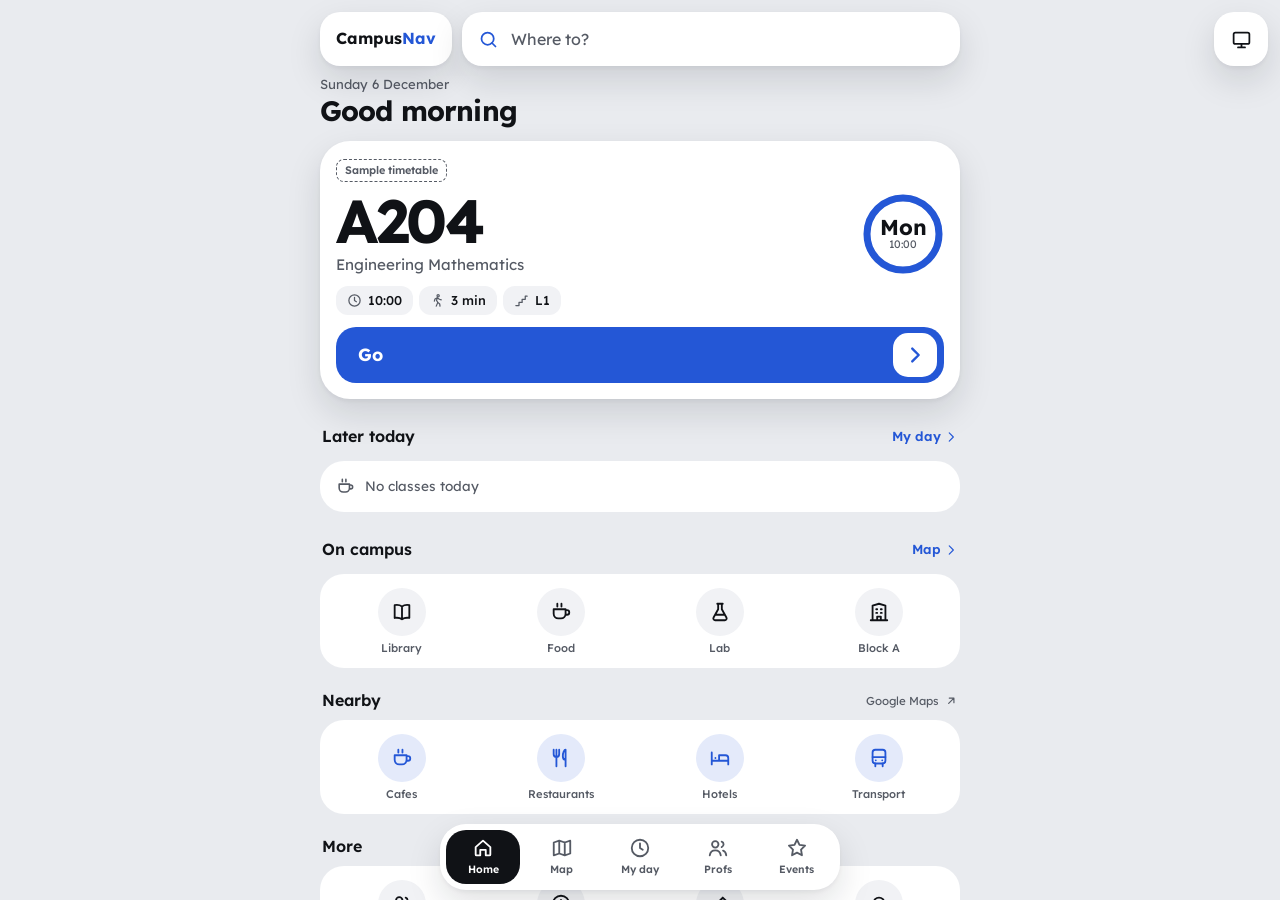
==== commit 255f9676: "feat: mark sample data so it is not taken for real" ====
--- a/index.html
+++ b/index.html
@@ -24,7 +24,7 @@
     <link rel="preconnect" href="https://fonts.googleapis.com">
     <link rel="preconnect" href="https://fonts.gstatic.com" crossorigin>
     <link rel="stylesheet" href="https://fonts.googleapis.com/css2?family=Lexend:wght@400;500;600;700&display=swap">
-    <link rel="stylesheet" href="app/app.css?v=11">
+    <link rel="stylesheet" href="app/app.css?v=12">
 </head>
 <body>
     <noscript><p style="padding:24px">CampusNav needs JavaScript to show the map and your classes.</p></noscript>
@@ -123,13 +123,13 @@
     <script src="app/parser.js?v=4"></script>
     <script src="app/scan.js?v=7"></script>
     <script src="app/professors.js?v=1"></script>
-    <script src="app/profs.js?v=3"></script>
+    <script src="app/profs.js?v=4"></script>
     <script src="app/map3d.js?v=5"></script>
-    <script src="app/lists.js?v=1"></script>
-    <script src="app/groups.js?v=1"></script>
-    <script src="app/info.js?v=1"></script>
-    <script src="app/admin.js?v=2"></script>
+    <script src="app/lists.js?v=2"></script>
+    <script src="app/groups.js?v=2"></script>
+    <script src="app/info.js?v=2"></script>
+    <script src="app/admin.js?v=3"></script>
     <script src="app/theme.js?v=1"></script>
-    <script src="app/app.js?v=13"></script>
+    <script src="app/app.js?v=14"></script>
 </body>
 </html>
--- a/app/app.css
+++ b/app/app.css
@@ -459,6 +459,17 @@
 #newEvent .btn { height: 52px; }
 .field textarea { width: 100%; min-width: 0; padding: 12px; background: var(--panel-2); border: 0; border-radius: 14px; font: inherit; font-size: 1rem; color: var(--ink); resize: vertical; }
 
+/* ---------- marks on made-up information: dashed, so it never looks official ---------- */
+
+.sample-row { display: flex; flex-wrap: wrap; gap: 6px; margin: 0 0 10px; }
+.sample-tag { display: inline-block; padding: 2px 8px; border: 1.5px dashed var(--ink-2); border-radius: 8px; color: var(--ink-2); font-size: 0.68rem; font-weight: 600; line-height: 1.5; letter-spacing: 0; vertical-align: middle; }
+.card-text .sample-row, .next-row .sample-row { margin: 4px 0 0; }
+.card-text > .sample-row span { display: inline-block; }
+.next-row span.sample-tag { display: inline-block; }
+.arrived .sample-row { justify-content: center; margin: 8px 0 0; }
+.rail li.up .sample-tag, .cards:not(.plain) li:first-child .sample-tag { border-color: currentColor; color: inherit; }
+.prof summary .sample-tag { margin-top: 6px; }
+
 /* ---------- recentre and short messages ---------- */
 
 .recenter { position: absolute; z-index: 3; top: calc(76px + env(safe-area-inset-top)); right: calc(12px + env(safe-area-inset-right)); display: grid; place-items: center; width: 54px; height: 54px; background: var(--panel); border-radius: 20px; box-shadow: var(--lift); color: var(--blue); }
